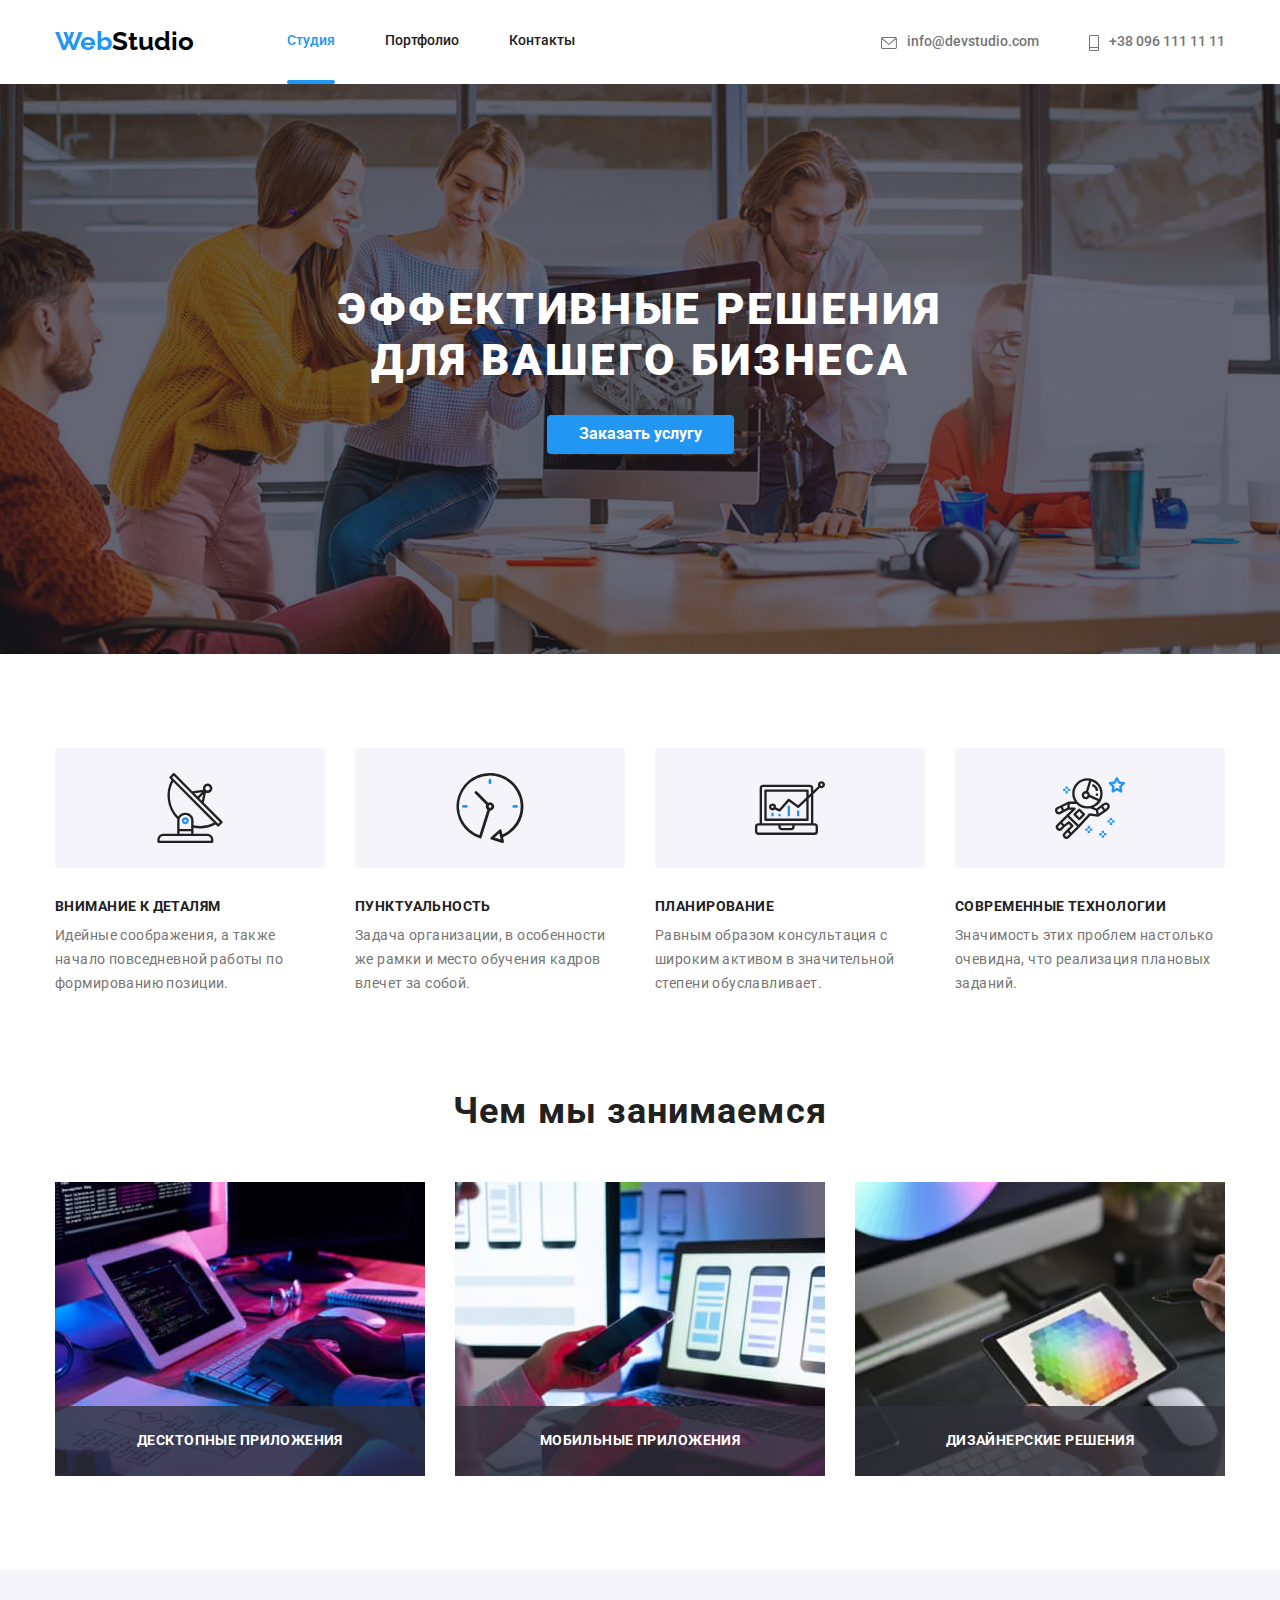
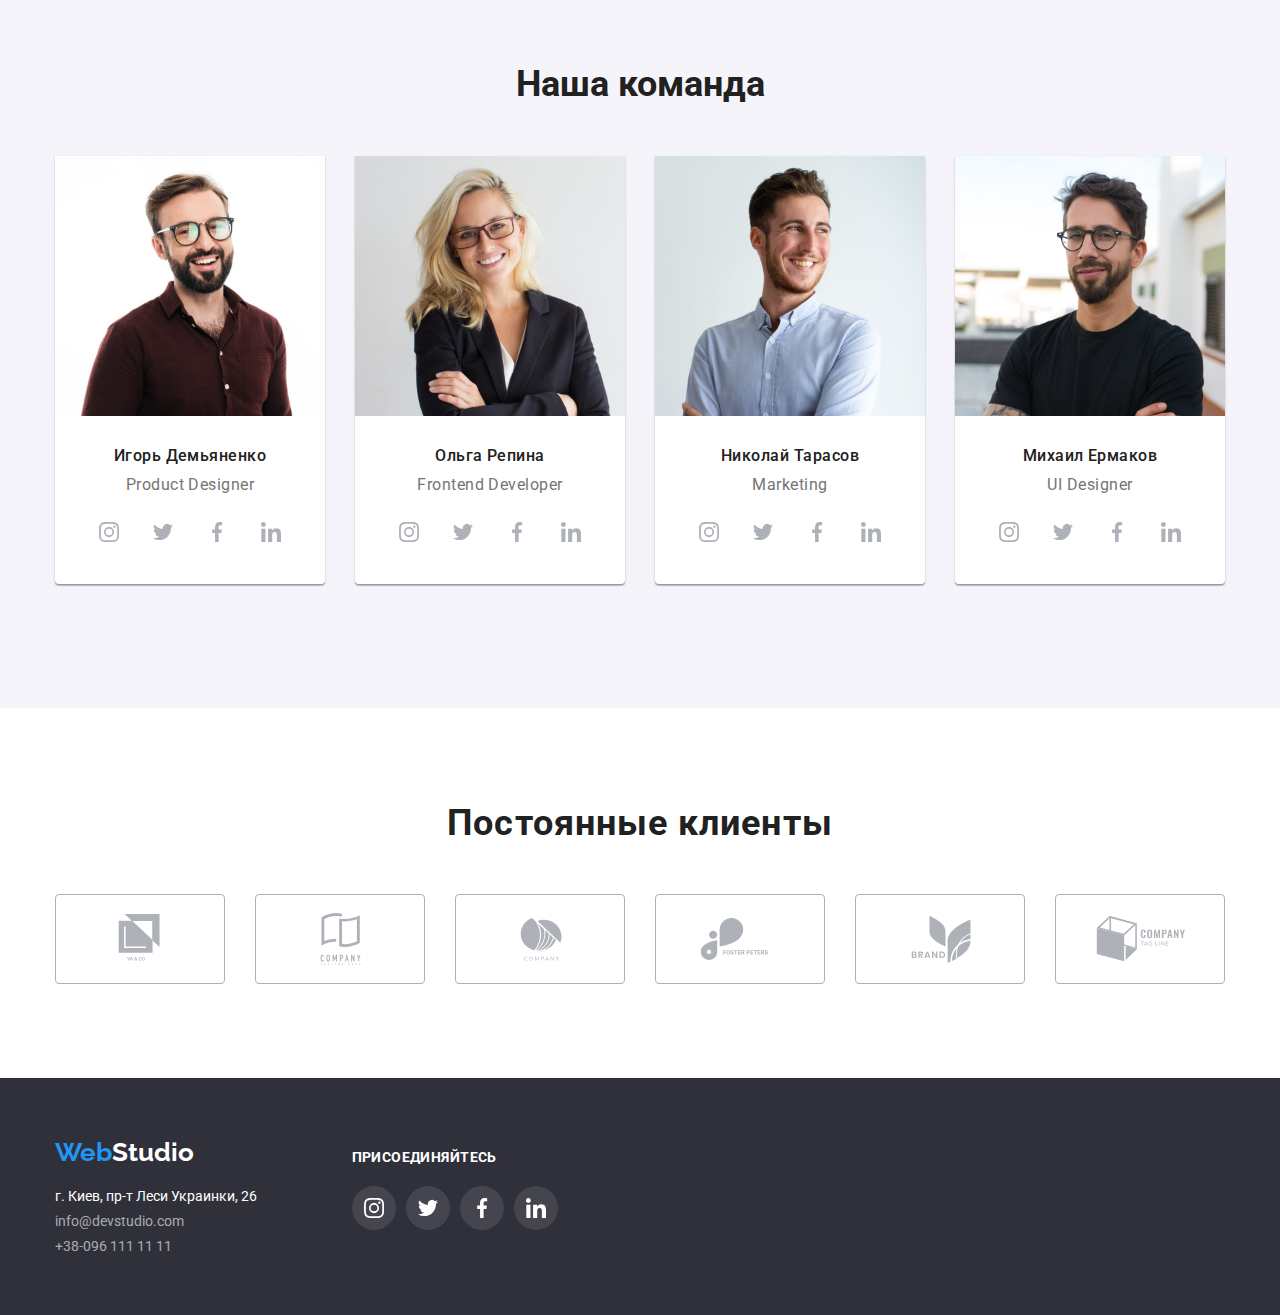
==== index.html @ e7d3a7fd "my six commit" ====
<!DOCTYPE html>
<html lang="ru">
<head>
    <meta charset="UTF-8">
    <meta name="viewport" content="width=device-width, initial-scale=1.0">
    <link rel="stylesheet" href="./css/normolize.css">
    <link rel="stylesheet" href="./css/style.css">
    <link rel="preconnect" href="https://fonts.gstatic.com">
    <link href="https://fonts.googleapis.com/css2?family=Raleway:wght@700&family=Roboto:wght@400;500;700;900&display=swap" rel="stylesheet">
    <title>WebStudio</title>
</head>
<body>

    <header class="header">
        <div class="container">
            <nav class="header-nav">
            <a class="logo" href="./index.html"><span class="logo-blue">Web</span>Studio</a>
            <ul class="nav-list">
                <li class="isActive"><a class="nav-link" href="./index.html">Студия</a></li>
                <li><a class="nav-link" href="./portfolio.html">Портфолио</a></li>
                <li><a class="nav-link" href="">Контакты</a></li>
            </ul>
            </nav>
            <ul class="contacts-list">
                <li class="contacts-aktive"><a class="contacts" href="mailto:info@devstudio.com">
                    <svg class="link-icon-mail" width="16" height="12">
                        <use href="./images/icons.svg#icon-mail"></use>
                    </svg>info@devstudio.com</a></li>
                <li class="contacts-aktive"><a class="contacts" href="tel:+38 096 111 11 11">
                    <svg class="link-icon-tel" width="10" height="16">
                        <use href="./images/icons.svg#icon-smartphone"></use>
                    </svg>+38 096 111 11 11</a></li>
            </ul>
            
        </div>
    </header>
    
    <main>
    <section class="hero">
        <div class="container">
            <h1>Эффективные решения<br/> для вашего бизнеса</h1>
            <button data-modal-open class="order">Заказать услугу</button>
        </div>
    </section>
    <section class="advantages">
        <div class="container">
            <ul class="advantages-list">
                <li class="advantages-li">
                    <div class="advantage-box">
                        <svg class="advantage-svg" width="270" height="120">
                            <use href="./images/icons.svg#icon-group-1"> </use>
                        </svg>
                    </div>
                    <div class="advantage-container">
                      <h3 class="advantages-title">Внимание к деталям</h3>
                      <p class="description">Идейные соображения, а также начало повседневной работы по формированию позиции.</p>
                    </div>
                </li>
                <li class="advantages-li">
                    <div class="advantage-box">
                        <svg class="advantage-svg" width="270" height="120">
                            <use href="./images/icons.svg#icon-group-2"> </use>
                        </svg>
                    </div>
                    <div class="advantage-container">
                      <h3 class="advantages-title">Пунктуальность</h3>
                      <p class="description">Задача организации, в особенности же рамки и место обучения кадров влечет за собой.</p>
                    </div>
                </li>
                <li class="advantages-li">
                    <div class="advantage-box">
                        <svg class="advantage-svg" width="270" height="120">
                            <use href="./images/icons.svg#icon-group-3"> </use>
                        </svg>
                    </div>
                    <div class="advantage-container">
                      <h3 class="advantages-title">Планирование</h3>
                      <p class="description">Равным образом консультация с широким активом в значительной степени обуславливает.</p>
                    </div>
                </li>
                <li class="advantages-li">
                    <div class="advantage-box">
                        <svg class="advantage-svg" width="270" height="120">
                            <use href="./images/icons.svg#icon-group-4"> </use>
                        </svg>
                    </div>
                    <div class="advantage-container">
                      <h3 class="advantages-title">Современные технологии</h3>
                      <p class="description">Значимость этих проблем настолько очевидна, что реализация плановых заданий.</p>
                    </div>
                </li>
            </ul>
        </div>
    </section>
    <section class="make">
        <div class="container">
        <h2 class="make-title">Чем мы занимаемся</h2>
          <ul class="make-list">
          <li>
              <div class="make-thumb">
                  <img src="./images/img.jpg" alt="Верстка">
                  <div class="make-tumb-title">
                    <h3>Десктопные приложения</h3>
                  </div>
              </div>
          </li>
          <li>
              <div class="make-thumb">
                  <img src="./images/img2.jpg" alt="Програмирование">
                  <div class="make-tumb-title">
                    <h3>Мобильные приложения</h3>
                  </div>
              </div>
          </li>
          <li>
              <div class="make-thumb">
                  <img src="./images/img3.jpg" alt="Дизайн">
                  <div class="make-tumb-title">
                    <h3>Дизайнерские решения</h3>
                  </div>
              </div>
          </li>
          </ul>
        </div>
    </section>
    <section class="team-container">
        <div class="container">
            <h2 class="team-title">Наша команда</h2>
            <ul class="team">
                <div class="teamboxing">
                    <li class="team-box">
                      <div class="team-thumb">
                        <img src="./images/1.jpg" alt="Игорь Демьяненко">
                      </div>
                      <div class="container-team-title">
                        <h3 class="name">Игорь Демьяненко</h3>
                        <p class="specialty">Product Designer</p>
                        <ul class="socials">
                          <li class="social-list">
                            <a href="#" class="social-link" aria-label="на instagram">
                              <svg class="icon-social">
                                <use href="./images/icons.svg#icon-inst"></use>
                              </svg>
                            </a>
                          </li>
                          <li class="social-list">
                            <a href="#" class="social-link" aria-label="на twitter">
                              <svg class="icon-social">
                                <use href="./images/icons.svg#icon-tvit"></use>
                              </svg>
                            </a>
                          </li>
                          <li class="social-list">
                            <a href="#" class="social-link" aria-label="на facebook">
                              <svg class="icon-social">
                                <use href="./images/icons.svg#icon-face"></use>
                              </svg>
                            </a>
                          </li>
                          <li class="social-list">
                            <a href="#" class="social-link" aria-label="на linkedin">
                              <svg class="icon-social">
                                <use href="./images/icons.svg#icon-linkd"></use>
                              </svg>
                            </a>
                          </li>
                        </ul>
                      </div>
                    </li>
                </div>
                <div class="teamboxing">
                    <li class="team-box">
                      <div class="team-thumb">
                        <img src="./images/2.jpg" alt="Ольга Репина">
                      </div>
                      <div class="container-team-title">
                        <h3 class="name">Ольга Репина</h3>
                        <p class="specialty">Frontend Developer</p>
                        <ul class="socials">
                          <li class="social-list">
                            <a href="#" class="social-link" aria-label="на instagram">
                              <svg class="icon-social">
                                <use href="./images/icons.svg#icon-inst"></use>
                              </svg>
                            </a>
                          </li>
                          <li class="social-list">
                            <a href="#" class="social-link" aria-label="на twitter">
                              <svg class="icon-social">
                                <use href="./images/icons.svg#icon-tvit"></use>
                              </svg>
                            </a>
                          </li>
                          <li class="social-list">
                            <a href="#" class="social-link" aria-label="на facebook">
                              <svg class="icon-social">
                                <use href="./images/icons.svg#icon-face"></use>
                              </svg>
                            </a>
                          </li>
                          <li class="social-list">
                            <a href="#" class="social-link" aria-label="на linkedin">
                              <svg class="icon-social">
                                <use href="./images/icons.svg#icon-linkd"></use>
                              </svg>
                            </a>
                          </li>
                          </ul>
                        </div>   
                    </li>
                </div>
                <div class="teamboxing">
                    <li class="team-box">
                      <div class="team-thumb">
                        <img src="./images/3.jpg" alt="Николай Тарасов">
                      </div>
                      <div class="container-team-title">  
                        <h3 class="name">Николай Тарасов</h3>
                        <p class="specialty">Marketing</p>
                        <ul class="socials">
                          <li class="social-list">
                            <a href="#" class="social-link" aria-label="на instagram">
                              <svg class="icon-social">
                                <use href="./images/icons.svg#icon-inst"></use>
                              </svg>
                            </a>
                          </li>
                          <li class="social-list">
                            <a href="#" class="social-link" aria-label="на twitter">
                              <svg class="icon-social">
                                <use href="./images/icons.svg#icon-tvit"></use>
                              </svg>
                            </a>
                          </li>
                          <li class="social-list">
                            <a href="#" class="social-link" aria-label="на facebook">
                              <svg class="icon-social">
                                <use href="./images/icons.svg#icon-face"></use>
                              </svg>
                            </a>
                          </li>
                          <li class="social-list">
                            <a href="#" class="social-link" aria-label="на linkedin">
                              <svg class="icon-social">
                                <use href="./images/icons.svg#icon-linkd"></use>
                              </svg>
                            </a>
                          </li>
                        </ul>
                      </div> 
                    </li>
                </div>
                <div class="teamboxing">
                    <li class="team-box">
                      <div class="team-thumb">
                        <img src="./images/4.jpg" alt="Михаил Ермаков">
                      </div>
                      <div class="container-team-title">   
                        <h3 class="name">Михаил Ермаков</h3>
                        <p class="specialty">UI Designer</p>
                        <ul class="socials">
                          <li class="social-list">
                            <a href="#" class="social-link" aria-label="на instagram">
                              <svg class="icon-social">
                                <use href="./images/icons.svg#icon-inst"></use>
                              </svg>
                            </a>
                          </li>
                          <li class="social-list">
                            <a href="#" class="social-link" aria-label="на twitter">
                              <svg class="icon-social">
                                <use href="./images/icons.svg#icon-tvit"></use>
                              </svg>
                            </a>
                          </li>
                          <li class="social-list">
                            <a href="#" class="social-link" aria-label="на facebook">
                              <svg class="icon-social">
                                <use href="./images/icons.svg#icon-face"></use>
                              </svg>
                            </a>
                          </li>
                          <li class="social-list">
                            <a href="#" class="social-link" aria-label="на linkedin">
                              <svg class="icon-social">
                                <use href="./images/icons.svg#icon-linkd"></use>
                              </svg>
                            </a>
                          </li>
                        </ul>
                      </div>
                    </li>
                </div>
            </ul>
        </div>
    </section>
    <section class="clients">
        <div class="container">
            <h2 class="client-title">Постоянные клиенты</h2>
            <ul class="client-list">
                <li class="item">
                  <a class="client-link" href="#">
                    <svg class="icon-customer">
                      <use href="./images/icons.svg#icon-client-1"></use>
                    </svg>
                  </a>
                </li>
                <li class="item">
                    <a class="client-link" href="#">
                      <svg class="icon-customer">
                        <use href="./images/icons.svg#icon-client-2"></use>
                      </svg>
                    </a>
                </li>
                <li class="item">
                    <a class="client-link" href="#">
                      <svg class="icon-customer">
                        <use href="./images/icons.svg#icon-client-3"></use>
                      </svg>
                    </a>
                </li>
                <li class="item">
                    <a class="client-link" href="#">
                      <svg class="icon-customer">
                        <use href="./images/icons.svg#icon-client-4"></use>
                      </svg>
                    </a>
                </li>
                <li class="item">
                    <a class="client-link" href="#">
                      <svg class="icon-customer">
                        <use href="./images/icons.svg#icon-client-5"></use>
                      </svg>
                    </a>
                </li>
                <li class="item">
                    <a class="client-link" href="#">
                      <svg class="icon-customer">
                        <use href="./images/icons.svg#icon-client-6"></use>
                      </svg>
                    </a>
                </li>
            </ul>
        </div>

    </section>
   
    </main>
    <footer>
        <div class="container">
            <div class="footer-left">
                <a class="logo-footer" href="./index.html"><span class="logo-blue">Web</span>Studio</a>
                <address>
                <p class="adress">г. Киев, пр-т Леси Украинки, 26</p>
                <a class="footer-contacts" href="mailto:info@devstudio.com">info@devstudio.com</a>
                <a class="footer-contacts" href="tel:+38 096 111 11 11">+38-096 111 11 11</a>
                </address>
            </div>
            <div class="social-icons-footer">
                <h3 class="social-footer-item">присоединяйтесь</h3>
                <ul class="socials">
                    <li class="social-list">
                      <a href="#" class="social-link" aria-label="на instagram">
                        <svg class="icon-social">
                          <use href="./images/icons.svg#icon-inst"></use>
                        </svg>
                      </a>
                    </li>
                    <li class="social-list">
                      <a href="#" class="social-link" aria-label="на twitter">
                        <svg class="icon-social">
                          <use href="./images/icons.svg#icon-tvit"></use>
                        </svg>
                      </a>
                    </li>
                    <li class="social-list">
                      <a href="#" class="social-link" aria-label="на facebook">
                        <svg class="icon-social">
                          <use href="./images/icons.svg#icon-face"></use>
                        </svg>
                      </a>
                    </li>
                    <li class="social-list">
                      <a href="#" class="social-link" aria-label="на linkedin">
                        <svg class="icon-social">
                          <use href="./images/icons.svg#icon-linkd"></use>
                        </svg>
                      </a>
                    </li>
                    </ul>
            </div>
        </div>
    </footer>
    <div data-modal class="modal-sign is-hidden">
      <div class="modal">
        <button data-modal-close class="modal-btn"><svg class="icon-close">
          <use href="./images/icons.svg#icon-close-black"></use>
        </svg></button>
        Lorem ipsum dolor sit amet consectetur adipisicing elit. Expedita ipsum dolorem exercitationem quidem! Nemo repudiandae sed obcaecati ducimus suscipit deleniti? Architecto officia aliquam, neque ipsa possimus, iusto cupiditate facilis eos natus ducimus voluptates? Nemo ab voluptatem et, aspernatur ducimus laudantium, obcaecati iste natus necessitatibus veniam placeat. Est nobis accusantium asperiores autem veritatis dolore pariatur sed officia molestiae odio labore doloribus, ducimus quisquam omnis alias numquam iste iure repudiandae! Autem dolore, similique dolorem facilis eius esse recusandae, cumque sunt qui delectus officiis atque possimus itaque doloremque expedita aperiam voluptas voluptatibus ut nulla accusantium tempore exercitationem unde. Adipisci temporibus officiis ullam maiores quasi tenetur obcaecati blanditiis, autem aspernatur aut ut explicabo? Animi porro, voluptates quo laboriosam veniam impedit pariatur culpa architecto dolorum debitis, voluptas, officia reiciendis. In repellat qui deserunt debitis rem, id vitae minima odio. Quaerat facere sed quam officiis! Hic placeat voluptatem voluptates assumenda eaque qui ipsum modi amet quod praesentium? Expedita vel saepe ad dignissimos, nobis odio. Amet et impedit aliquam incidunt odio vitae nostrum eos voluptates! Eveniet facere recusandae, voluptatum consequatur mollitia totam! Impedit distinctio velit quis aut omnis nostrum, corrupti aperiam qui. Officiis adipisci quas velit et nisi ex qui facere aut dolorem facilis! Accusamus, quas cum?
      </div>
    </div>
    <script src="./modal.js"></script>
</body>
</html>
---- css/normolize.css ----
/*! modern-normalize v1.0.0 | MIT License | https://github.com/sindresorhus/modern-normalize */

/*
Document
========
*/

/**
Use a better box model (opinionated).
*/

*,
*::before,
*::after {
	box-sizing: border-box;
}

/**
Use a more readable tab size (opinionated).
*/

:root {
	-moz-tab-size: 4;
	tab-size: 4;
}

/**
1. Correct the line height in all browsers.
2. Prevent adjustments of font size after orientation changes in iOS.
*/

html {
	line-height: 1.15; /* 1 */
	-webkit-text-size-adjust: 100%; /* 2 */
}

/*
Sections
========
*/

/**
Remove the margin in all browsers.
*/

body {
	margin: 0;
}

/**
Improve consistency of default fonts in all browsers. (https://github.com/sindresorhus/modern-normalize/issues/3)
*/

body {
	font-family:
		system-ui,
		-apple-system, /* Firefox supports this but not yet `system-ui` */
		'Segoe UI',
		Roboto,
		Helvetica,
		Arial,
		sans-serif,
		'Apple Color Emoji',
		'Segoe UI Emoji';
}

/*
Grouping content
================
*/

/**
1. Add the correct height in Firefox.
2. Correct the inheritance of border color in Firefox. (https://bugzilla.mozilla.org/show_bug.cgi?id=190655)
*/

hr {
	height: 0; /* 1 */
	color: inherit; /* 2 */
}

/*
Text-level semantics
====================
*/

/**
Add the correct text decoration in Chrome, Edge, and Safari.
*/

abbr[title] {
	text-decoration: underline dotted;
}

/**
Add the correct font weight in Edge and Safari.
*/

b,
strong {
	font-weight: bolder;
}

/**
1. Improve consistency of default fonts in all browsers. (https://github.com/sindresorhus/modern-normalize/issues/3)
2. Correct the odd 'em' font sizing in all browsers.
*/

code,
kbd,
samp,
pre {
	font-family:
		ui-monospace,
		SFMono-Regular,
		Consolas,
		'Liberation Mono',
		Menlo,
		monospace; /* 1 */
	font-size: 1em; /* 2 */
}

/**
Add the correct font size in all browsers.
*/

small {
	font-size: 80%;
}

/**
Prevent 'sub' and 'sup' elements from affecting the line height in all browsers.
*/

sub,
sup {
	font-size: 75%;
	line-height: 0;
	position: relative;
	vertical-align: baseline;
}

sub {
	bottom: -0.25em;
}

sup {
	top: -0.5em;
}

/*
Tabular data
============
*/

/**
1. Remove text indentation from table contents in Chrome and Safari. (https://bugs.chromium.org/p/chromium/issues/detail?id=999088, https://bugs.webkit.org/show_bug.cgi?id=201297)
2. Correct table border color inheritance in all Chrome and Safari. (https://bugs.chromium.org/p/chromium/issues/detail?id=935729, https://bugs.webkit.org/show_bug.cgi?id=195016)
*/

table {
	text-indent: 0; /* 1 */
	border-color: inherit; /* 2 */
}

/*
Forms
=====
*/

/**
1. Change the font styles in all browsers.
2. Remove the margin in Firefox and Safari.
*/

button,
input,
optgroup,
select,
textarea {
	font-family: inherit; /* 1 */
	font-size: 100%; /* 1 */
	line-height: 1.15; /* 1 */
	margin: 0; /* 2 */
}

/**
Remove the inheritance of text transform in Edge and Firefox.
1. Remove the inheritance of text transform in Firefox.
*/

button,
select { /* 1 */
	text-transform: none;
}

/**
Correct the inability to style clickable types in iOS and Safari.
*/

button,
[type='button'],
[type='reset'],
[type='submit'] {
	-webkit-appearance: button;
}

/**
Remove the inner border and padding in Firefox.
*/

::-moz-focus-inner {
	border-style: none;
	padding: 0;
}

/**
Restore the focus styles unset by the previous rule.
*/

:-moz-focusring {
	outline: 1px dotted ButtonText;
}

/**
Remove the additional ':invalid' styles in Firefox.
See: https://github.com/mozilla/gecko-dev/blob/2f9eacd9d3d995c937b4251a5557d95d494c9be1/layout/style/res/forms.css#L728-L737
*/

:-moz-ui-invalid {
	box-shadow: none;
}

/**
Remove the padding so developers are not caught out when they zero out 'fieldset' elements in all browsers.
*/

legend {
	padding: 0;
}

/**
Add the correct vertical alignment in Chrome and Firefox.
*/

progress {
	vertical-align: baseline;
}

/**
Correct the cursor style of increment and decrement buttons in Safari.
*/

::-webkit-inner-spin-button,
::-webkit-outer-spin-button {
	height: auto;
}

/**
1. Correct the odd appearance in Chrome and Safari.
2. Correct the outline style in Safari.
*/

[type='search'] {
	-webkit-appearance: textfield; /* 1 */
	outline-offset: -2px; /* 2 */
}

/**
Remove the inner padding in Chrome and Safari on macOS.
*/

::-webkit-search-decoration {
	-webkit-appearance: none;
}

/**
1. Correct the inability to style clickable types in iOS and Safari.
2. Change font properties to 'inherit' in Safari.
*/

::-webkit-file-upload-button {
	-webkit-appearance: button; /* 1 */
	font: inherit; /* 2 */
}

/*
Interactive
===========
*/

/*
Add the correct display in Chrome and Safari.
*/

summary {
	display: list-item;
}
---- css/style.css ----
:root {
    --white-text: #FFFFFF;
    --blue-text: #2196F3;
    --grey-text: #757575;
    --graphite-text: #212121;
    --black-text: #000000;
    --grey-text-op60: rgba(255, 255, 255, 0.6);
    --back-gray: #2F303A;
    --back-white: #E5E5E5;
    --back-gray-light: #F5F4FA;
}

*{
    margin: 0;
    padding: 0;
    box-sizing: border-box;
}

ul {
    list-style: none;
    margin: 0;
    padding: 0;
}

img {
    max-width: 100%;
    display: block;
}
a {
    text-decoration: none;
  }

li {
    text-decoration: none;
    margin: 0;
  }

body {
    font-family: 'Roboto', sans-serif;
}

.container {
    width: 1200px;
    padding: 0 15px;
    margin: 0 auto;
    
}

/*HEDER*/
.header .container {
    display: flex;
    align-items: center;
}
.header-nav,
.nav-list,
.contacts-list {
    display: flex;
}

.header-nav {
    align-items: center;
}

.nav-list {
    margin-left: 93px;   
}

.nav-list a,
.contacts-list a{
    display: block;
    padding: 32px 0;
}

.nav-list li:not(:last-child) {
    margin-right: 50px;
}

.logo {
    font-family: Raleway;
    font-style: normal;
    font-weight: bold;
    color: var(--black-text);
    font-size: 26px;

}

.logo-blue {
    font-family: Raleway;
    font-style: normal;
    font-weight: bold;
    color: var(--blue-text);
    font-size: 26px;
}

/* .nav-link:active {
    font-style: normal;
    font-weight: 500;
    font-size: 14px;
    color: var(--blue-text);
} */

.isActive .nav-link {
    color: var(--blue-text);
    transition: 250ms cubic-bezier(0.4, 0, 0.2, 1);
}

.isActive::after {
    display: block;
    content: "";
    height: 4px;
    background: #2196F3;
    border-radius: 2px;
    transition: 250ms cubic-bezier(0.4, 0, 0.2, 1);
}

.nav-link {
    font-style: normal;
    font-weight: 500;
    font-size: 14px;
    color: var(--graphite-text);
    padding: 32px 0;
    transition: 250ms cubic-bezier(0.4, 0, 0.2, 1);
}

.nav-link:focus,
.nav-link:hover {
    font-style: normal;
    font-weight: 500;
    font-size: 14px;
    color: var(--blue-text);
    transition: 250ms cubic-bezier(0.4, 0, 0.2, 1);
}

.contacts {
    font-style: normal;
    font-weight: 500;
    font-size: 14px;
    color: var(--grey-text);
    transition: 250ms cubic-bezier(0.4, 0, 0.2, 1);
}


.contacts-list {
    display: flex;
    margin-left: auto;
    margin-right: 0;
    transition: 250ms cubic-bezier(0.4, 0, 0.2, 1);
}

.contacts-list li:last-child {
    margin-left: 50px;
}

.contacts-list .contacts .link-icon-mail, .link-icon-tel {
    fill: currentColor;
    vertical-align: middle;
    margin-right: 10px;
}

.contacts:focus,
.contacts:hover {
    font-style: normal;
    font-weight: 500;
    font-size: 14px;
    color: var(--blue-text);
    transition: 250ms cubic-bezier(0.4, 0, 0.2, 1);
}


/* HERO*/

h1 {
    text-transform: uppercase;
    font-style: normal;
    font-weight: 900;
    font-size: 44px;
    color: var(--white-text);
    text-align: center;
    letter-spacing: 0.06em;
    margin-bottom: 30px;
    
}

.order {
    font-style: normal;
    font-weight: bold;
    font-size: 16px;
    color: var(--white-text);
    /* text-align: center; */
    background: #2196F3;
    border-radius: 4px;
    padding: 10px 32px;
    /* justify-content: center; */
    /* display: inline-block; */
    /* align-items: center; */
    border-width: 0;
    transition: 250ms cubic-bezier(0.4, 0, 0.2, 1);
}

.order:focus,
.order:hover {
    box-shadow: 0px 4px 4px rgba(0, 0, 0, 0.15);
    border-radius: 4px;
    transition: 250ms cubic-bezier(0.4, 0, 0.2, 1);
    outline: none;
    border: none;
}


button:active, button:focus {
    /* outline: none !important; */
}

.hero {
    background-image: linear-gradient(to right, rgba(47,48,58,0.4), rgba(47,48,58,0.4)),url(../images/hat.jpg);
    background-repeat: no-repeat;
    background-size: cover;
    background-position: center;
    max-width: 1600px;
    margin-right: auto;
    margin-left: auto;
    text-align: center;
    padding-top: 200px;
    padding-bottom: 200px;

}


/*ADVANTAGES*/

.advantage-box {
    display: flex;
    justify-content: center;
    align-items: center;
    width: 100%;
    background-color: #f5f4fa;
    border-radius: 4px;
    /* margin-bottom: 30px; */
}

.advantage-container {
    padding-top: 30px;
}

.advantages {
    padding-top: 94px;
    padding-bottom: 94px;
}

.advantages-list {
    display: flex;
}

.advantages-list li:not(:last-child) {
    margin-right: 30px;
}
.advantages-title {
    text-transform: uppercase;
    font-style: normal;
    font-weight: bold;
    font-size: 14px;
    line-height: 1.19;
    letter-spacing: 0.03em;
    color: var(--graphite-text);
    margin-bottom: 10px;
}

.description {
    font-family: Roboto;
    font-style: normal;
    font-weight: normal;
    font-size: 14px;
    line-height: 1.71;
    color: var(--grey-text);
    letter-spacing: 0.03em;
}

/*MAKE*/

.make {
    padding-bottom: 94px;
}

.make-title {
    font-family: Roboto;
    font-style: normal;
    font-weight: bold;
    font-size: 36px;
    text-align: center;
    line-height: 1.17;
    letter-spacing: 0.03em;
    color: #212121;
    margin-bottom: 50px;
}

.make-list {
    display: flex;
}

.make-list li:not(:last-child) {
    margin-right: 30px;
}

.make-thumb {
    position: relative;
}
.make-tumb-title {
    position: absolute;
    width: 100%;
    left: 0;
    bottom: 0;
    background: rgba(47, 48, 58, 0.8);
    padding: 27px 82px;
}

.make-tumb-title h3 {
font-family: Roboto;
font-style: normal;
font-weight: bold;
font-size: 14px;
line-height: 1.14;
text-align: center;
letter-spacing: 0.03em;
text-transform: uppercase;
color: #FFFFFF;
}

/*TEAM*/

.team-container {
    background: #F5F4FA;
    padding-top: 94px;
    padding-bottom: 94px;
    
}

.team-title {
    font-style: normal;
    font-weight: bold;
    font-size: 36px;
    color: var(--graphite-text);
    margin-bottom: 50px;
    text-align: center;
}

.team-box {
    background: #FFFFFF;
    box-shadow: 0px 1px 3px rgba(0, 0, 0, 0.12), 0px 1px 1px rgba(0, 0, 0, 0.14), 0px 2px 1px rgba(0, 0, 0, 0.2);
    border-radius: 0px 0px 4px 4px;
   
}

.team {
    display: flex;
    
}

.team .teamboxing:not(:last-child) {
    margin-right: 30px;
}

.teamboxing {
    margin-bottom: 30px;
}

.socials {
    display: flex;
    align-items: center;
    justify-content: center;  
}

.social-list {
    margin-right: 10px;
    
}

.social-list:last-child {
    margin-right:  0px;
}

.social-link {
    width: 44px;
    height: 44px;
    display: block;
    background: #FFFFFF;
    border-radius: 50%;
    transition: 250ms cubic-bezier(0.4, 0, 0.2, 1); 
    
    
}

.social-link:focus .icon-social,
.social-link:hover .icon-social {
    background: #2196F3;
    
    fill: #FFFFFF;
    
}

.icon-social {
    width: 100%;
    height: 100%;
    fill: #afb1b8;
    border-radius: 50%;
    transition: 250ms cubic-bezier(0.4, 0, 0.2, 1); 
}

.social-icons-footer .social-link{
    background: rgba(255, 255, 255, 0.1);
}

.social-icons-footer .icon-social {
    fill: #fff;
}

.container-team-title {
    padding-top: 30px;
    padding-bottom: 30px;
}

.name {
    font-style: normal;
    font-weight: 500;
    font-size: 16px;
    color: var(--graphite-text);
    text-align: center;
    line-height: 1.19;
    letter-spacing: 0.03em;
    /* padding-top: 30px;
    padding-bottom: 10px; */
    margin-bottom: 10px;
}

.specialty {
    font-style: normal;
    font-weight: normal;
    font-size: 16px;
    color: var(--grey-text);
    text-align: center;
    line-height: 1.19;
    letter-spacing: 0.03em;
    margin-bottom: 16px;
}

/*CLIENTS*/

.clients {
    padding: 94px 0;
}

.client-title {
    margin-bottom: 50px;
    font-family: Roboto;
    font-style: normal;
    font-weight: bold;
    font-size: 36px;
    text-align: center;
    line-height: 1.17;
    letter-spacing: 0.03em;
    color: #212121;
}

.client-link {
    display: flex;
    justify-content: center;
    align-items: center;
    width: 100%;
    height: 90px;
    border: 1px solid #afb1b8;
    border-radius: 4px;
    color: #afb1b8;
    transition: 250ms cubic-bezier(0.4, 0, 0.2, 1);   
}

.client-link:hover,
.client-link:focus {
    border-color: #2196f3;
    color: #2196F3;
    transition: 250ms cubic-bezier(0.4, 0, 0.2, 1);
}

.icon-customer {
    fill: currentColor;
}

.client-list {
    display: flex;
    flex-wrap: wrap;
}

.client-list .item {
    width: calc((100% - 30px * 5) / 6);
  }
  .client-list .item:not(:last-child) {
    margin-right: 30px;
  }

/*MAIN*/
.portfolio {
    display: none;
}

.container .btn {
    display: flex;
    width: 100%;
}

.btn {
    display: flex;
    margin-bottom: 50px;
    justify-content: center;    
}

.btn li:not(:last-child) {
    margin-right: 8px;   
}

/* .button {
    font-family: inherit;
    font-style: normal;
    font-weight: 500;
    font-size: 16px;
    color: #212121;
    background: #F5F4FA;
    border-radius: 4px;
    padding: 6px 22px;   
} */

.button:focus,
.button:hover {
    font-family: inherit;
    font-style: normal;
    font-weight: 500;
    font-size: 16px;
    color: #FFFFFF;
    background: #2196F3;
    border-radius: 4px;
    box-shadow: 0px 3px 1px rgba(0, 0, 0, 0.1), 0px 1px 2px rgba(0, 0, 0, 0.08), 0px 2px 2px rgba(0, 0, 0, 0.12);
    border-radius: 4px;
    transition: 250ms cubic-bezier(0.4, 0, 0.2, 1);
}

.button:active {
    font-family: inherit;
    font-style: normal;
    font-weight: 500;
    font-size: 16px;
    color: #FFFFFF;
    background: #2196F3;
    box-shadow: 0px 3px 1px rgba(0, 0, 0, 0.1), 0px 1px 2px rgba(0, 0, 0, 0.08), 0px 2px 2px rgba(0, 0, 0, 0.12);
    border-radius: 4px;
}
.button {
    font-family: inherit;
    font-style: normal;
    font-weight: 500;
    font-size: 16px;
    color: #212121;
    background: #F5F4FA;
    border-radius: 4px;
    padding: 6px 22px;
    outline: none;
    border: none;
    transition: 250ms cubic-bezier(0.4, 0, 0.2, 1);
  
}

.button,.button:active,.button:focus {
    outline: none;
    border: none;
}

.button:focus {
    color: #FFFFFF;
}

.button:focus {
    background: #2196F3;
}

/*WORKING*/

.main-portfolio {
    padding: 94px 0;
}
.work-title {
    font-style: normal;
    font-weight: bold;
    font-size: 18px;
    color: #212121;
    line-height: 2;
    letter-spacing: 0.06em;
    /* margin-top: 20px; */
    margin-bottom: 4px;
    text-align: left;
    /* padding-left: 24px; */
    max-width: 370px;   
}

.work-description {
    font-style: normal;
    font-weight: normal;
    font-size: 16px;
    color: #757575;
    line-height: 1.87;
    letter-spacing: 0.03em;
    text-align: left;
    /* padding-left: 24px; */
    /* padding-bottom: 20px; */
    max-width: 370px;   
} 

.work-section {
    padding: 20px 24px;
}
.container .working {
    display: flex;
    flex-wrap: wrap;
}

.work-card {
    background: #FFFFFF;
    border: 1px solid #EEEEEE;
    box-sizing: border-box;
    max-width: 370px; 
    transition: 250ms cubic-bezier(0.4, 0, 0.2, 1);  
}

.work-card:focus, 
.work-card:hover {
    box-shadow: 0px 1px 1px rgba(0, 0, 0, 0.12), 0px 4px 4px rgba(0, 0, 0, 0.06), 1px 4px 6px rgba(0, 0, 0, 0.16);
    transition: 250ms cubic-bezier(0.4, 0, 0.2, 1);
}

.working {
    margin-left: -30px;
    margin-top: -30px;
}

.working .work-card {
    flex-basis: calc(100%/3-30px);
    margin-left: 30px;
    margin-top: 30px;
}

.work-thumb {
    position: relative;
    overflow: hidden;
    transition: 250ms cubic-bezier(0.4, 0, 0.2, 1); 
    
}

.work-thumb::before {
    content: "";
    position: absolute;
    left: 0;
    top: 0;
    width: 100%;
    height: 100%;
    background: rgba(33, 150, 243, 0.9);
    opacity: 0;
    transform: translateY(100%);
    transition: 250ms cubic-bezier(0.4, 0, 0.2, 1); 
}


.text {
    position: absolute;
    left: 0;
    top: 0;
    width: 100%;
    height: 100%;
    margin: 0;
    padding: 63px 24px;
    color: #ffffff;
    font-weight: 400;
    font-size: 18px;
    line-height: 1.56;
    opacity: 0;
    transform: translateY(100%);
    
      
}

.work-card:focus .work-thumb::before,
.work-card:hover .work-thumb::before {
    opacity: 1;
    transition: 250ms cubic-bezier(0.4, 0, 0.2, 1);
    transform: translateY(0);
}

.work-card:focus .text,
.work-card:hover .text {
    opacity: 1;
    transition: 250ms cubic-bezier(0.4, 0, 0.2, 1);
    transform: translateY(0);
}




  

/* .working li:nth-child(3n + 2) {
    margin-left: 30px;   
}

.working li:nth-child(3n + 2) {
    margin-right: 30px; 
}

.working li:nth-child(4) {
    margin-top: 30px;
    margin-bottom: 30px;
}

.working li:nth-child(5) {
    margin-top: 30px;
    margin-bottom: 30px;
}

.working li:nth-child(6) {
    margin-top: 30px;
    margin-bottom: 30px;
} */

/*FOOTER*/

footer {
    padding: 60px 0;
    display: flex;
    
    background: var(--back-gray);
}

.footer-left {
    width: 25%;
    display: inline-block;
    
}

.logo-footer {
    display: block;
    font-family: Raleway;
    font-style: normal;
    font-weight: bold;
    font-size: 26px;
    color: var(--white-text);
    margin-bottom: 20px;
   
    
}
.adress {
    font-style: normal;
    font-weight: normal;
    font-size: 14px;
    color: var(--white-text);
    
}

.footer-contacts {
    font-style: normal;
    font-weight: normal;
    font-size: 14px;
    color: var(--grey-text-op60);
    display: flex;
    flex-direction: column;
    padding-top: 9px;
}

.social-icons-footer {
    vertical-align: top;
    display: inline-block;
    padding-top: 12px;
    
}

.social-footer-item {
    
    font-family: Roboto;
    font-style: normal;
    font-weight: bold;
    font-size: 14px;
    line-height: 1.14;
    letter-spacing: 0.03em;
    text-transform: uppercase;
    color: #FFFFFF;
    margin-bottom: 20px;
}

/*MODAL*/

.modal-sign {
    position: fixed;
    top: 0;
    left: 0;
    width: 100%;
    height: 100%;
    background: rgba(0, 0, 0, 0.2);
    transition: 250ms cubic-bezier(0.4, 0, 0.2, 1); 
    
}

.modal-sign.is-hidden {
    opacity: 0;
    /* visibility: hidden; */
    pointer-events: none;
    
}

.modal-sign.is-hidden .modal {
    transform: translate(-300%, -50%);
    transition: 250ms cubic-bezier(0.4, 0, 0.2, 1); 
}


.modal {
    position: absolute;
    top: 50%;
    left: 50%;
    transform: translate(-50%, -50%);
    max-width: 528px;
    width: 100%;
    background-color: #FFFFFF;
    padding: 40px;
    max-height: 100vh;
    overflow-y: auto;
    box-shadow: 0px 1px 3px rgba(0, 0, 0, 0.12), 0px 1px 1px rgba(0, 0, 0, 0.14), 0px 2px 1px rgba(0, 0, 0, 0.2);
    border-radius: 4px;
    transition: 250ms cubic-bezier(0.4, 0, 0.2, 1);  
}

.modal-btn {
    position: absolute;
    top: 8px;
    right: 8px;
    display: flex;
    align-items: center;
    justify-content: center;
    width: 30px;
    height: 30px;
    margin-left: auto;
    background: #FFFFFF;
    border: 1px solid rgba(0, 0, 0, 0.1);
    box-sizing: border-box;
    border-radius: 100%;
}

.icon-close {
    fill: black;
    margin: 0;
    padding: 0;
    width: 30px;
    height: 30px;
}
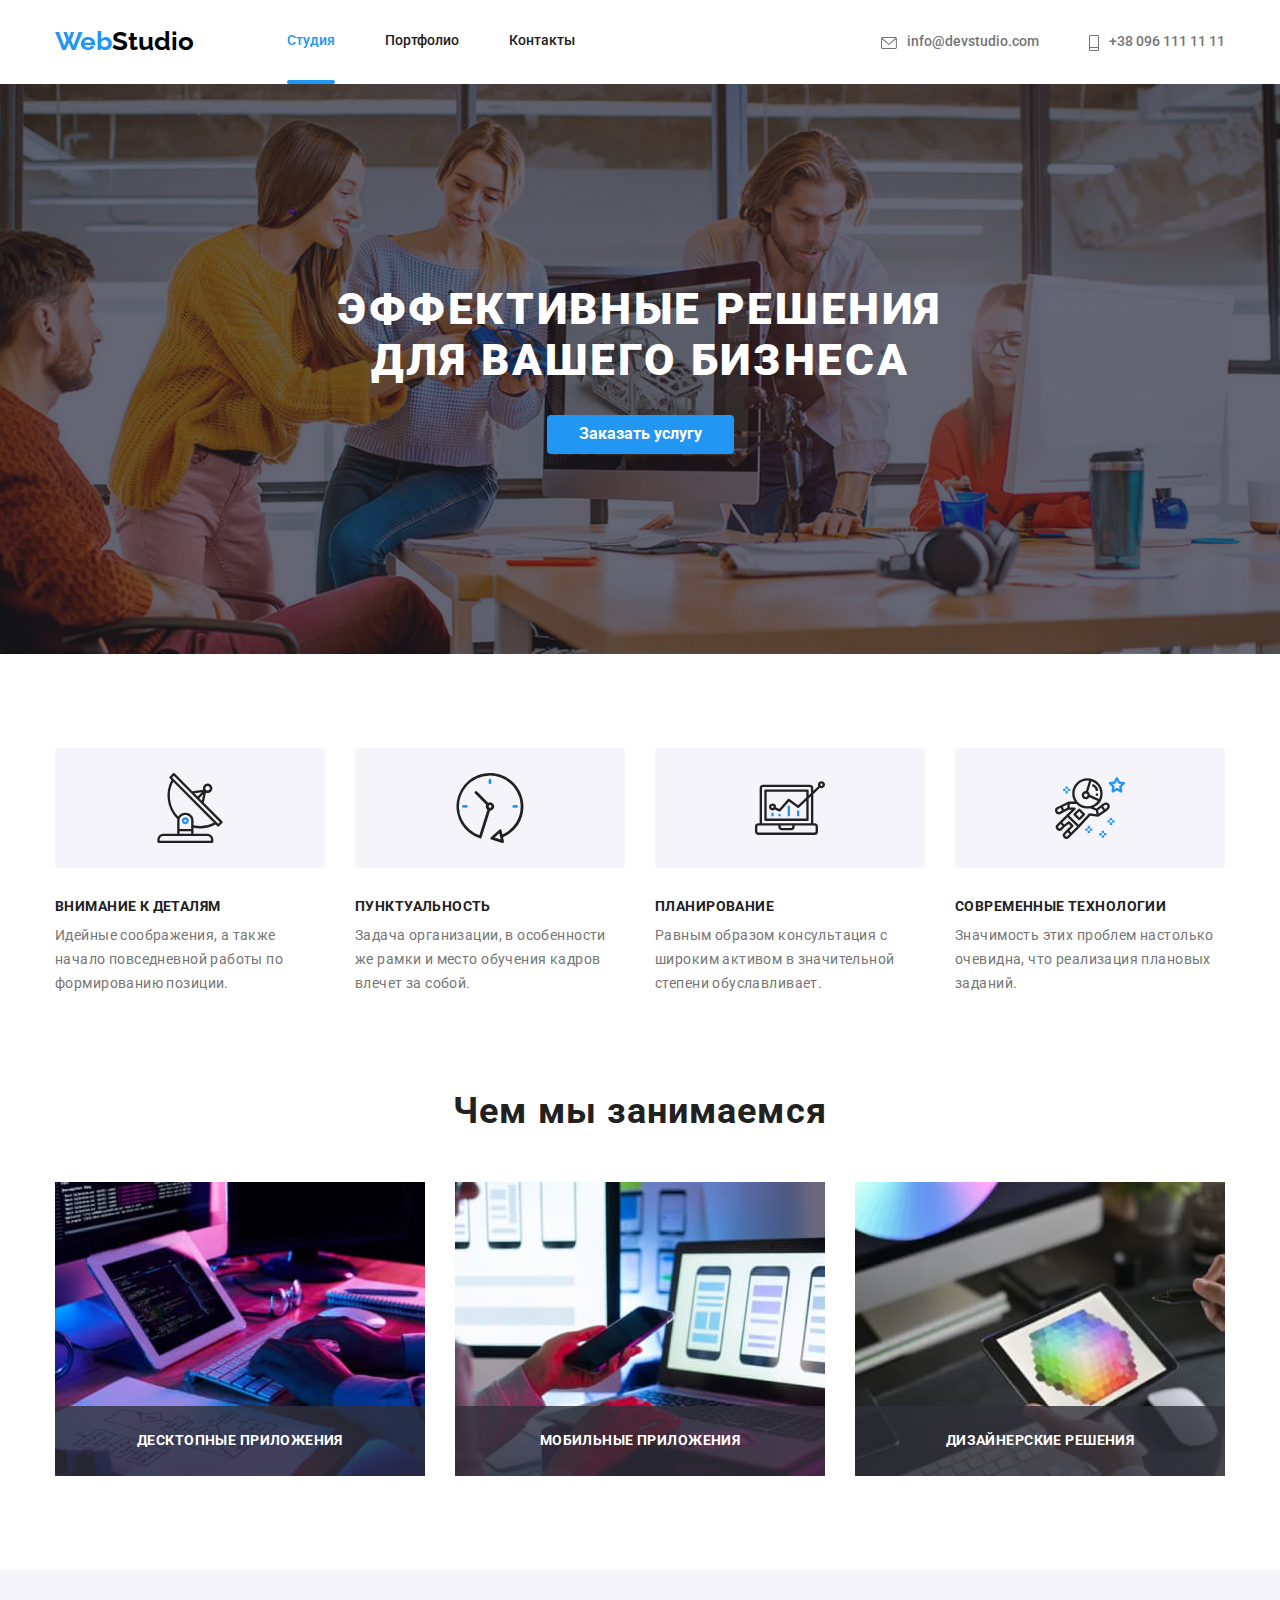
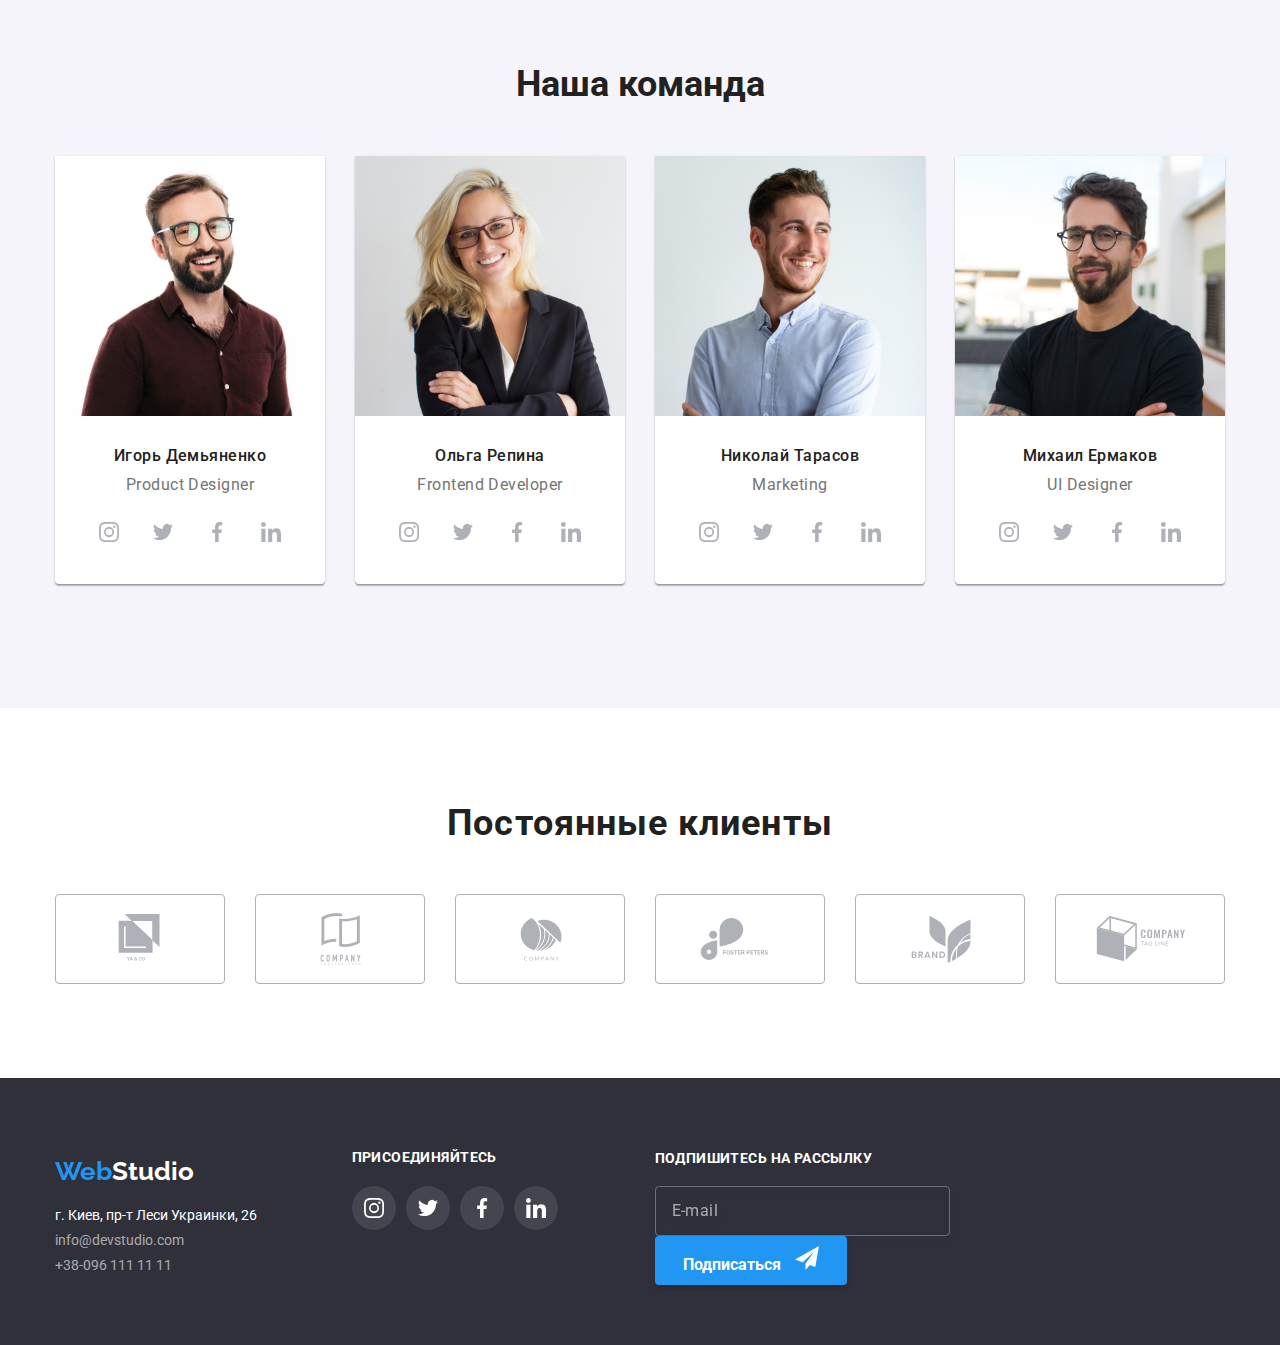
==== commit 2ab3fd1b: "my six commit" ====
--- a/index.html
+++ b/index.html
@@ -389,14 +389,85 @@
                     </li>
                     </ul>
             </div>
+
+            <div class="join">
+              <h3 class="join-item">Подпишитесь на рассылку</h3> 
+              <form class="join-form" autocomplete="off">
+                <div class="join-group">
+                  <label for="join-email" class="label"></label>
+                  <div class="input-wrapper">
+                    <input class="join-input" type="email" name="email" id="join-email" placeholder="E-mail"/>
+                  </div>
+                </div>
+                
+                <button class="join-button" type="submit"><span class="join-button-title">Подписаться</span>
+                  <svg width="24" height="24" class="join-icon">
+                    <use href="images/icons.svg#icon-icon-send"></use>
+                  </svg>
+                </button>
+                
+              </form>
+            </div>
         </div>
     </footer>
+
     <div data-modal class="modal-sign is-hidden">
       <div class="modal">
         <button data-modal-close class="modal-btn"><svg class="icon-close">
           <use href="./images/icons.svg#icon-close-black"></use>
         </svg></button>
-        Lorem ipsum dolor sit amet consectetur adipisicing elit. Expedita ipsum dolorem exercitationem quidem! Nemo repudiandae sed obcaecati ducimus suscipit deleniti? Architecto officia aliquam, neque ipsa possimus, iusto cupiditate facilis eos natus ducimus voluptates? Nemo ab voluptatem et, aspernatur ducimus laudantium, obcaecati iste natus necessitatibus veniam placeat. Est nobis accusantium asperiores autem veritatis dolore pariatur sed officia molestiae odio labore doloribus, ducimus quisquam omnis alias numquam iste iure repudiandae! Autem dolore, similique dolorem facilis eius esse recusandae, cumque sunt qui delectus officiis atque possimus itaque doloremque expedita aperiam voluptas voluptatibus ut nulla accusantium tempore exercitationem unde. Adipisci temporibus officiis ullam maiores quasi tenetur obcaecati blanditiis, autem aspernatur aut ut explicabo? Animi porro, voluptates quo laboriosam veniam impedit pariatur culpa architecto dolorum debitis, voluptas, officia reiciendis. In repellat qui deserunt debitis rem, id vitae minima odio. Quaerat facere sed quam officiis! Hic placeat voluptatem voluptates assumenda eaque qui ipsum modi amet quod praesentium? Expedita vel saepe ad dignissimos, nobis odio. Amet et impedit aliquam incidunt odio vitae nostrum eos voluptates! Eveniet facere recusandae, voluptatum consequatur mollitia totam! Impedit distinctio velit quis aut omnis nostrum, corrupti aperiam qui. Officiis adipisci quas velit et nisi ex qui facere aut dolorem facilis! Accusamus, quas cum?
+
+        <form class="signup-form" autocomplete="off">
+          <span class="title-form">Оставьте свои данные, мы вам перезвоним</span>
+          <div class="group">
+            <label for="name" class="label">Имя</label>
+            <div class="input-wrapper">
+              <input class="input" type="name" name="name" id="name" />
+              <svg width="18" height="18" class="icon">
+                <use href="images/icons.svg#icon-person"></use>
+              </svg>
+            </div>
+          </div>
+            
+          <div class="group">
+              <label for="tel" class="label">Телефон</label>
+              <div class="input-wrapper">
+                <input class="input" type="tel" name="tel" id="tel" />
+                <svg width="18" height="18" class="icon">
+                  <use href="images/icons.svg#icon-phone"></use>
+                </svg>
+              </div>
+          </div>
+
+
+          <div class="group">
+            <label for="email" class="label">Почта</label>
+            <div class="input-wrapper">
+              <input class="input" type="email" name="email" id="email"/>
+              <svg width="18" height="18" class="icon">
+                <use href="images/icons.svg#icon-email"></use>
+              </svg>
+            </div>
+          </div>
+    
+          <div class="group">
+            <label for="feed" class="label">
+              Комментарий
+              <textarea class="feedback" name="feedback" rows="5" placeholder="Введите текст"></textarea>
+            </label>
+          </div>
+
+          <div class="group">
+            <div class="input-wrapper">
+              <input type="checkbox" name="agreement" value="agreement">
+              <span class="agreement">Соглашаюсь с рассылкой и принимаю <a class="agreement-link" href="#">Условия договора</a></span>
+            </div>
+          </div>
+          
+    
+          <button class="submit" type="submit">Отправить</button>
+        </form>
+
       </div>
     </div>
     <script src="./modal.js"></script>
--- a/css/style.css
+++ b/css/style.css
@@ -47,7 +47,18 @@
 }
 
 /*HEDER*/
+
+.header {
+    position: sticky;
+    top: -1px;
+    background: #ffffff;
+    border-bottom: 1px;
+    border-color: var(--blue-text);
+    z-index: 1;
+}
+
 .header .container {
+    
     display: flex;
     align-items: center;
 }
@@ -798,6 +809,7 @@
     height: 100%;
     background: rgba(0, 0, 0, 0.2);
     transition: 250ms cubic-bezier(0.4, 0, 0.2, 1); 
+    z-index: 2;
     
 }
 
@@ -852,7 +864,283 @@
     padding: 0;
     width: 30px;
     height: 30px;
-}
-
-
-  +    
+}
+
+.icon-close:hover,
+.icon-close:focus {
+    fill: #2196F3;
+    
+}
+
+.signup-form {
+    max-width: 448px;
+}
+
+.signup-form .input {
+    width: 100%;
+    border: 1px solid rgba(33, 33, 33, 0.2);
+    box-sizing: border-box;
+    border-radius: 4px;
+    font-family: inherit;
+    font-size: 12px;
+    line-height: 1.167;
+    letter-spacing: 0.01em;
+    color: #757575;
+    padding: 12px 42px;
+    
+
+}
+  
+
+
+.signup-form .group {
+    display: flex;
+    flex-direction: column;
+    margin-bottom: 10px;
+}
+
+.signup-form .label {
+    display: flex;
+    flex-direction: column;
+    margin-bottom: 4px;
+    font-size: 12px;
+    line-height: 1.167;
+    letter-spacing: 0.01em;
+    color: #757575;
+  }
+
+  .title-form {
+    display: flex;
+    font-family: Roboto;
+    font-style: normal;
+    font-weight: bold;
+    font-size: 20px;
+    line-height: 1.15;
+    text-align: center;
+    letter-spacing: 0.03em;
+    color: #212121;
+    margin-bottom: 12px;
+}
+
+.signup-form .input-wrapper {
+    position: relative;
+}
+
+.signup-form .icon {
+    position: absolute;
+    top: 50%;
+    left: 12px;
+    transform: translateY(-50%);
+}
+
+.signup-form .icon:focus,
+.signup-form .icon:hover {
+    fill: #2196F3;
+}
+
+.input:focus {
+    outline: none;
+    border: 1px solid #2196f3;
+}
+
+.input:focus ~ .icon {
+    fill:#2196F3;
+}
+
+
+.signup-form .feedback {
+    width: 100%;
+    border: 1px solid rgba(33, 33, 33, 0.2);
+    box-sizing: border-box;
+    border-radius: 4px;
+    font-family: inherit;
+    font-size: 12px;
+    line-height: 1.167;
+    letter-spacing: 0.01em;
+    color: #757575;
+    padding-top: 40px;
+}
+
+
+.signup-form .feedback:focus {
+    outline: none;
+    border: 1px solid #2196f3;
+}
+
+
+
+.submit {
+    display: flex;	
+    position: relative;
+    left: 50%;
+    transform: translate(-50%, 0);
+    font-style: normal;
+    font-weight: bold;
+    font-size: 16px;
+    color: var(--white-text);
+    background: #2196F3;
+    border-radius: 4px;
+    padding: 10px 55px;
+    border-width: 0;
+    box-shadow: 0px 4px 4px rgba(0, 0, 0, 0.15);
+}
+
+.input-wrapper .agreement {
+    font-style: normal;
+    font-weight: normal;
+    font-size: 14px;
+    line-height: 24px;
+    letter-spacing: 0.03em;
+    color: #757575;
+}
+
+.agreement-link {
+    font-family: Roboto;
+    font-style: normal;
+    font-weight: normal;
+    font-size: 14px;
+    line-height: 1.714;
+    letter-spacing: 0.03em;
+    text-decoration-line: underline;
+    color: #2196F3;
+}
+
+.feedback {
+    display: flex;
+    height: 120px;
+    padding: 12px 16px;
+    border: 1px solid rgba(33,33,33,0.2);
+    border-radius: 4px;
+    resize: none;
+    margin-top: 4px;
+}
+
+::placeholder {
+    position: relative;
+    top: 0;
+    font-size: 12px;
+    line-height: 14px;
+    letter-spacing: 0.01em;
+    color: rgba(117, 117, 117, 0.5);
+}
+
+/* .join-button {
+    display: flex;	
+    position: relative;
+    left: 50%;
+    transform: translate(-50%, 0);
+    
+    padding: 13px;
+    font-style: normal;
+    font-weight: bold;
+    font-size: 16px;
+    color: var(--white-text);
+    border-radius: 4px;
+    
+    border-width: 0;
+    background: #2196F3;
+    box-shadow: 0px 4px 4px rgba(0, 0, 0, 0.15);
+    border-radius: 4px;
+} */
+
+/* .join-button-title {
+    margin-right: 10px;
+}
+
+.join-icon {
+    margin-top: 13px;
+    padding-bottom: 13px;
+    padding-right: 28px;
+}
+
+.join {
+    display: flex;
+    vertical-align: top;
+    display: inline-block;
+    padding-top: 12px;
+    margin-left: 93px;
+    
+}
+
+.join-item {
+    
+    font-size: 14px;
+    line-height: 1.142;
+    letter-spacing: 0.03em;
+    text-transform: uppercase;
+    color: #FFFFFF;
+    margin-bottom: 20px;
+} */
+
+/*  */
+
+.join-group {
+    display: flex;
+}
+
+.join-input {
+    width: 100%;
+    background-color: transparent;
+    max-width: 295px;
+    padding: 15px 16px;
+    border: none;
+    outline: none;
+}
+
+.join-item {
+    font-size: 14px;
+    line-height: 1.142;
+    letter-spacing: 0.03em;
+    text-transform: uppercase;
+    color: #FFFFFF;
+    margin-bottom: 20px;
+}
+
+.join-input::placeholder {
+    
+    font-family: Roboto;
+    font-style: normal;
+    font-weight: normal;
+    font-size: 16px;
+    line-height: 20px;
+    display: flex;
+    align-items: center;
+    letter-spacing: 0.03em;
+    color: rgba(255, 255, 255, 0.6);
+}
+
+.join {
+    display: inline-block;
+    padding-top: 12px;
+    margin-left: 93px;
+    
+}
+
+.input-wrapper .join-input {
+    width: 358px;
+    border: 1px solid rgba(255, 255, 255, 0.3);
+    box-sizing: border-box;
+    filter: drop-shadow(0px 4px 4px rgba(0, 0, 0, 0.15));
+    border-radius: 4px;
+}
+
+
+
+.join-button {	
+    position: relative;
+    
+    padding: 10px 28px;
+    font-style: normal;
+    font-weight: bold;
+    font-size: 16px;
+    color: var(--white-text);
+    border-width: 0;
+    background: #2196F3;
+    box-shadow: 0px 4px 4px rgba(0, 0, 0, 0.15);
+    border-radius: 4px;
+}
+
+.join-button-title {
+    margin-right: 10px;
+}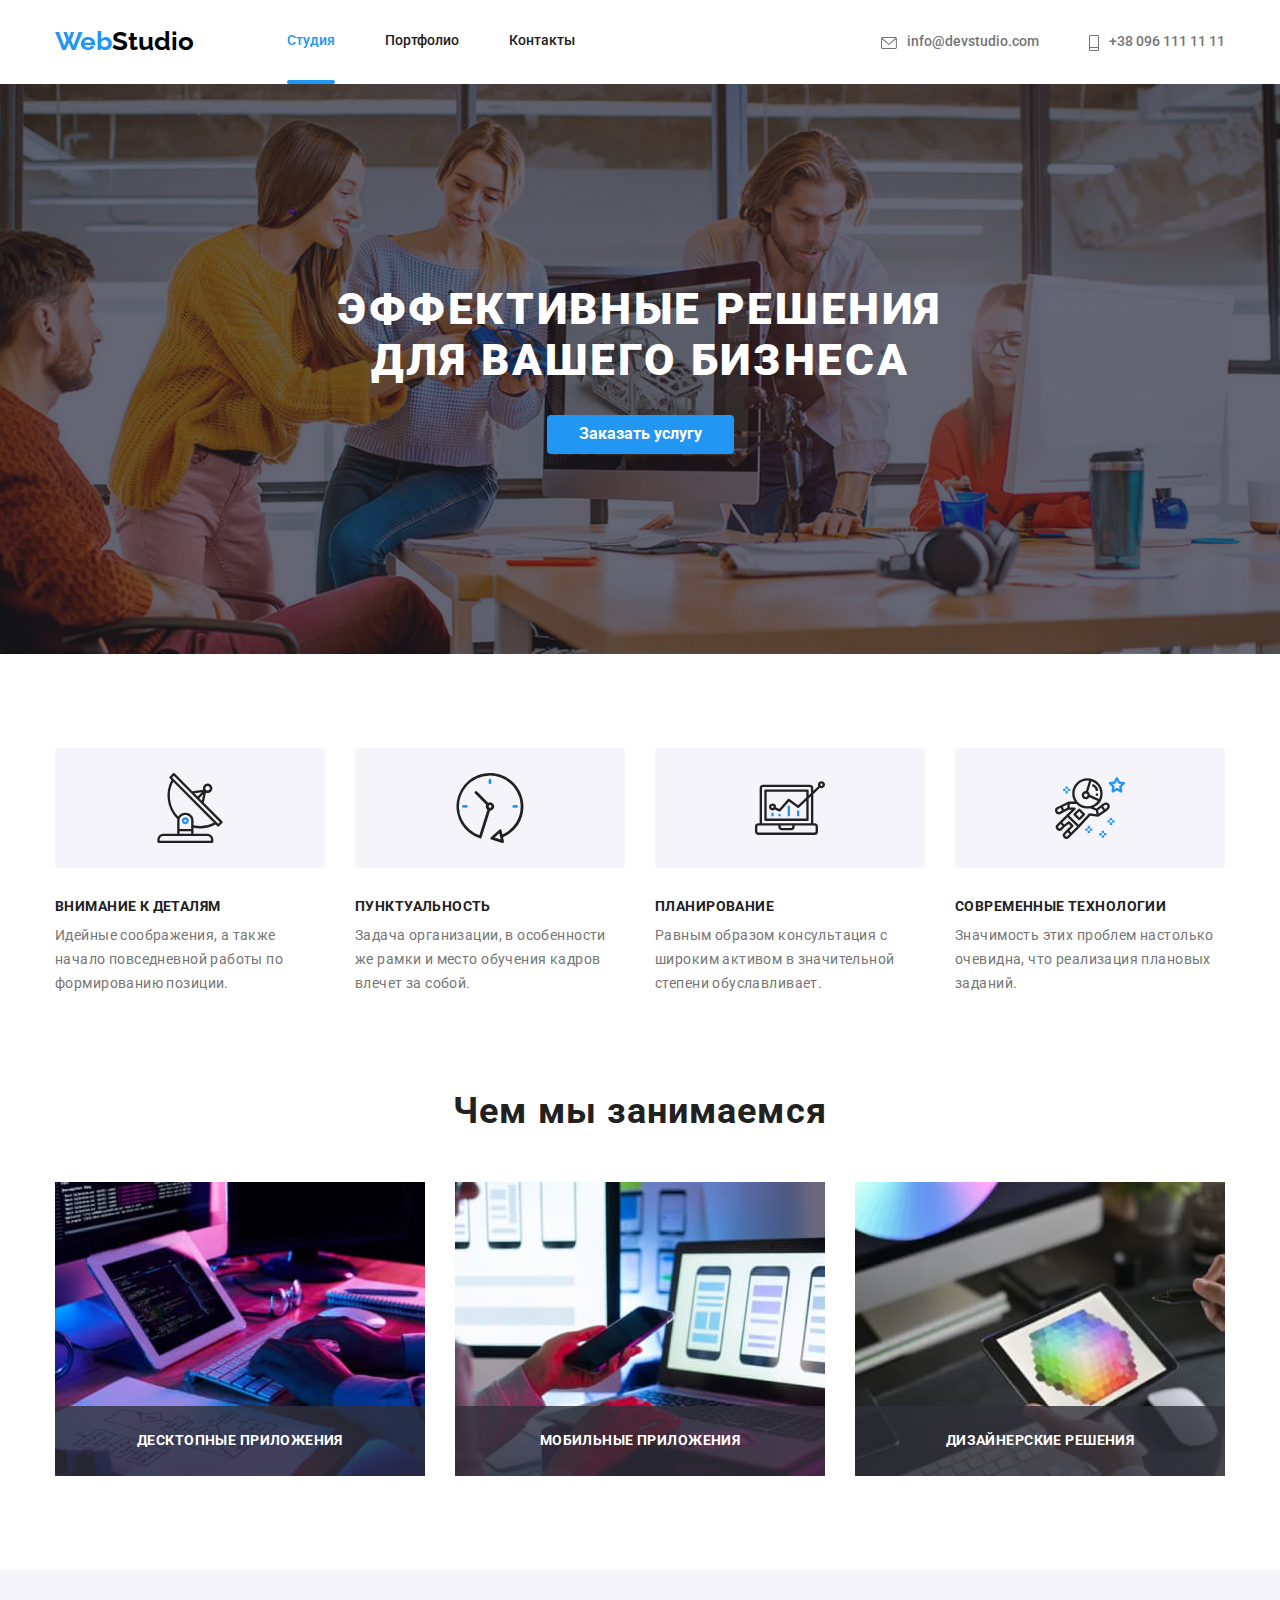
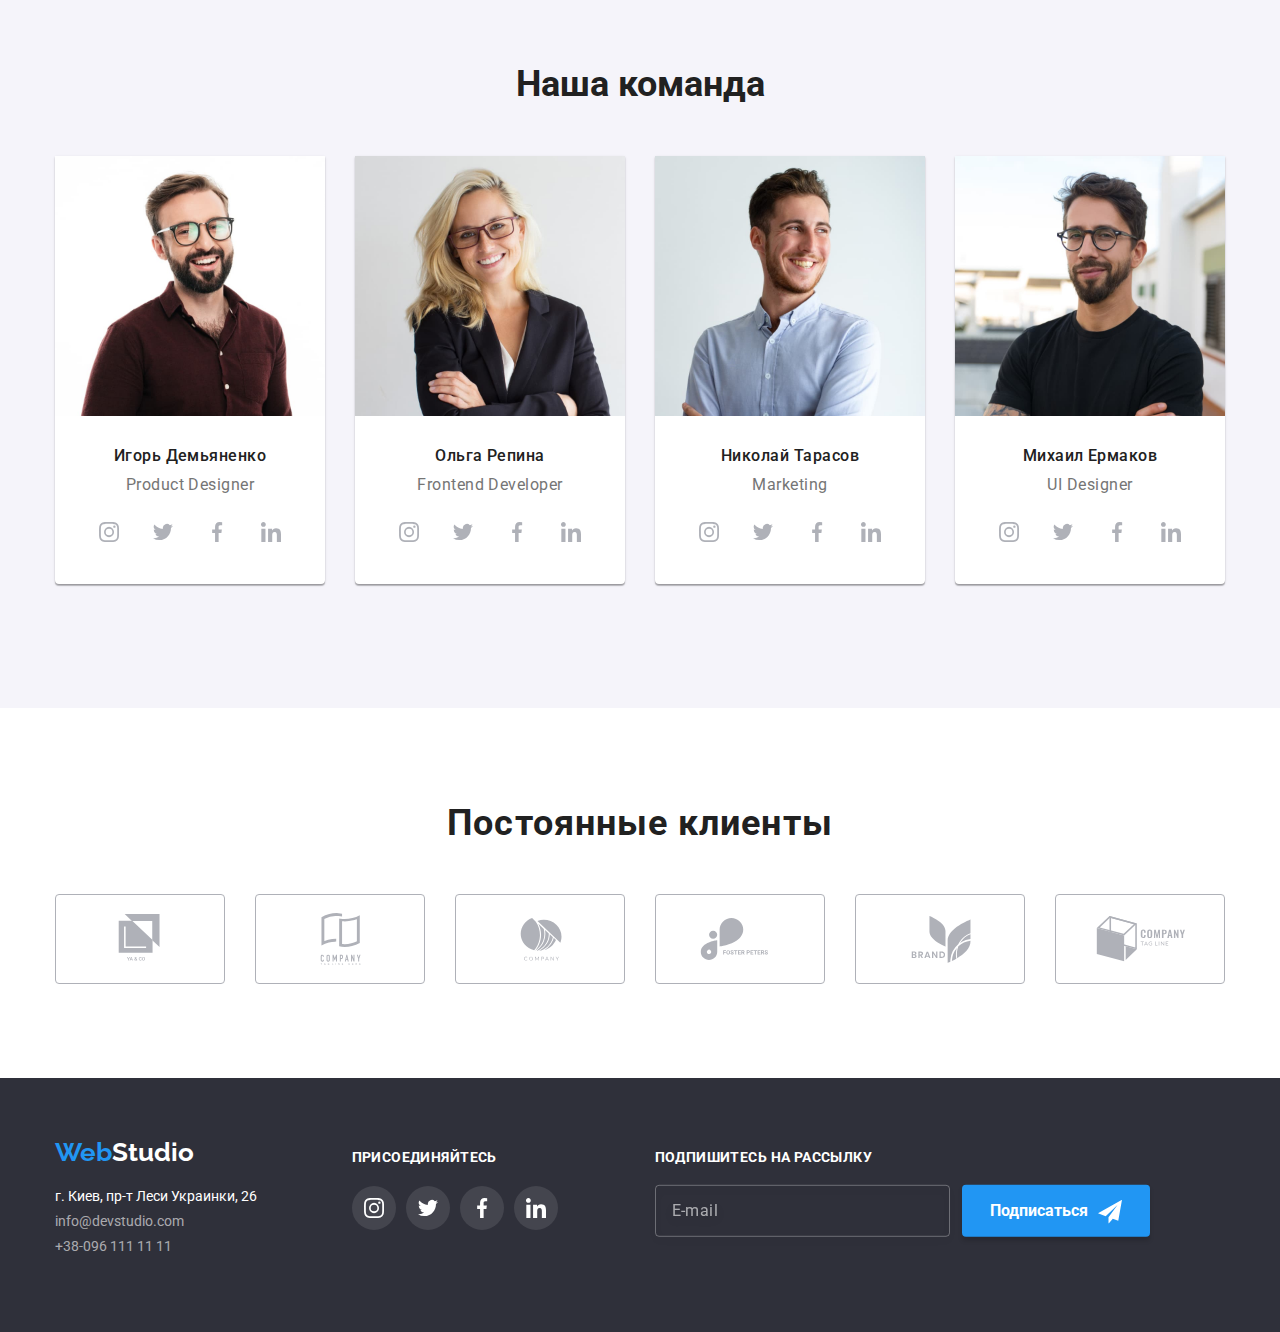
==== commit f777471e: "my four commit" ====
--- a/index.html
+++ b/index.html
@@ -459,8 +459,14 @@
 
           <div class="group">
             <div class="input-wrapper">
-              <input type="checkbox" name="agreement" value="agreement">
+              <label for="check">
+              <input class="check-input" type="checkbox" name="agreement" value="agreement">
+              <span class="check-box"></span>
+              <!-- <svg width="16" height="15" class="icon-check">
+                <use href="images/icons.svg#icon-icon-check"></use>
+              </svg> -->
               <span class="agreement">Соглашаюсь с рассылкой и принимаю <a class="agreement-link" href="#">Условия договора</a></span>
+            </label>
             </div>
           </div>
           
--- a/css/style.css
+++ b/css/style.css
@@ -715,21 +715,17 @@
 /* .working li:nth-child(3n + 2) {
     margin-left: 30px;   
 }
-
 .working li:nth-child(3n + 2) {
     margin-right: 30px; 
 }
-
 .working li:nth-child(4) {
     margin-top: 30px;
     margin-bottom: 30px;
 }
-
 .working li:nth-child(5) {
     margin-top: 30px;
     margin-bottom: 30px;
 }
-
 .working li:nth-child(6) {
     margin-top: 30px;
     margin-bottom: 30px;
@@ -864,6 +860,7 @@
     padding: 0;
     width: 30px;
     height: 30px;
+    cursor: pointer;
     
 }
 
@@ -910,7 +907,7 @@
     color: #757575;
   }
 
-  .title-form {
+.title-form {
     display: flex;
     font-family: Roboto;
     font-style: normal;
@@ -932,6 +929,7 @@
     top: 50%;
     left: 12px;
     transform: translateY(-50%);
+    cursor: pointer;
 }
 
 .signup-form .icon:focus,
@@ -946,6 +944,7 @@
 
 .input:focus ~ .icon {
     fill:#2196F3;
+    
 }
 
 
@@ -959,14 +958,67 @@
     line-height: 1.167;
     letter-spacing: 0.01em;
     color: #757575;
-    padding-top: 40px;
+    /* padding-top: 40px; */
 }
 
 
 .signup-form .feedback:focus {
     outline: none;
     border: 1px solid #2196f3;
-}
+    
+}
+
+/* .icon-check {
+    border: 2px solid #212121;
+    border-radius: 2px;
+    cursor: pointer;
+    
+    
+}
+
+.icon-check:checked  {
+    border: none;
+    
+}
+/* input[type="checkbox"] + label {
+    
+    border: none;
+    display: block;
+} */
+
+/* .checkbox-input {
+    position: absolute;
+    -webkit-appearance: none; 
+    
+} */ 
+
+.check-input {
+    position: absolute;
+    -webkit-appearance: none;
+    
+}
+
+.check-box {
+    position: absolute;
+    
+    margin-top: 3px;
+    width: 16px;
+    height: 15px;
+    background-image: url(/images/check-off.svg);
+    cursor: pointer;
+}
+
+.agreement{
+    margin-left: 23px;
+}
+
+.check-input:checked + .check-box {
+    background-image: url(/images/check-on.svg);
+}
+
+/* .check {
+    padding-left: 24px;
+} */
 
 
 
@@ -984,6 +1036,7 @@
     padding: 10px 55px;
     border-width: 0;
     box-shadow: 0px 4px 4px rgba(0, 0, 0, 0.15);
+    cursor: pointer;
 }
 
 .input-wrapper .agreement {
@@ -993,6 +1046,7 @@
     line-height: 24px;
     letter-spacing: 0.03em;
     color: #757575;
+ 
 }
 
 .agreement-link {
@@ -1025,58 +1079,27 @@
     color: rgba(117, 117, 117, 0.5);
 }
 
-/* .join-button {
-    display: flex;	
-    position: relative;
-    left: 50%;
-    transform: translate(-50%, 0);
-    
-    padding: 13px;
-    font-style: normal;
-    font-weight: bold;
-    font-size: 16px;
-    color: var(--white-text);
-    border-radius: 4px;
-    
-    border-width: 0;
-    background: #2196F3;
-    box-shadow: 0px 4px 4px rgba(0, 0, 0, 0.15);
-    border-radius: 4px;
-} */
-
-/* .join-button-title {
-    margin-right: 10px;
-}
-
-.join-icon {
-    margin-top: 13px;
-    padding-bottom: 13px;
-    padding-right: 28px;
-}
 
 .join {
-    display: flex;
-    vertical-align: top;
     display: inline-block;
-    padding-top: 12px;
     margin-left: 93px;
+    transform: translate(0, -40%);
     
 }
 
 .join-item {
-    
     font-size: 14px;
     line-height: 1.142;
     letter-spacing: 0.03em;
     text-transform: uppercase;
     color: #FFFFFF;
     margin-bottom: 20px;
-} */
-
-/*  */
-
-.join-group {
-    display: flex;
+}
+
+.join-form {
+    display: flex;
+    
+    
 }
 
 .join-input {
@@ -1088,34 +1111,20 @@
     outline: none;
 }
 
-.join-item {
-    font-size: 14px;
-    line-height: 1.142;
-    letter-spacing: 0.03em;
-    text-transform: uppercase;
-    color: #FFFFFF;
-    margin-bottom: 20px;
-}
 
 .join-input::placeholder {
-    
     font-family: Roboto;
     font-style: normal;
     font-weight: normal;
     font-size: 16px;
-    line-height: 20px;
+    line-height: 1.25;
     display: flex;
     align-items: center;
     letter-spacing: 0.03em;
     color: rgba(255, 255, 255, 0.6);
 }
 
-.join {
-    display: inline-block;
-    padding-top: 12px;
-    margin-left: 93px;
-    
-}
+
 
 .input-wrapper .join-input {
     width: 358px;
@@ -1123,13 +1132,23 @@
     box-sizing: border-box;
     filter: drop-shadow(0px 4px 4px rgba(0, 0, 0, 0.15));
     border-radius: 4px;
-}
+    font-family: inherit;
+    font-style: normal;
+    font-weight: normal;
+    font-size: 16px;
+    line-height: 1.25;
+    align-items: center;
+    letter-spacing: 0.03em;
+    color: #fff
+}
+
 
 
 
 .join-button {	
+    display: flex;
     position: relative;
-    
+    margin-left: 12px;
     padding: 10px 28px;
     font-style: normal;
     font-weight: bold;
@@ -1139,8 +1158,15 @@
     background: #2196F3;
     box-shadow: 0px 4px 4px rgba(0, 0, 0, 0.15);
     border-radius: 4px;
+    cursor: pointer;
 }
 
 .join-button-title {
     margin-right: 10px;
+    margin-top: 7px;
+}
+
+.join-icon {
+    padding: 0;
+    margin-top: 5px;
 }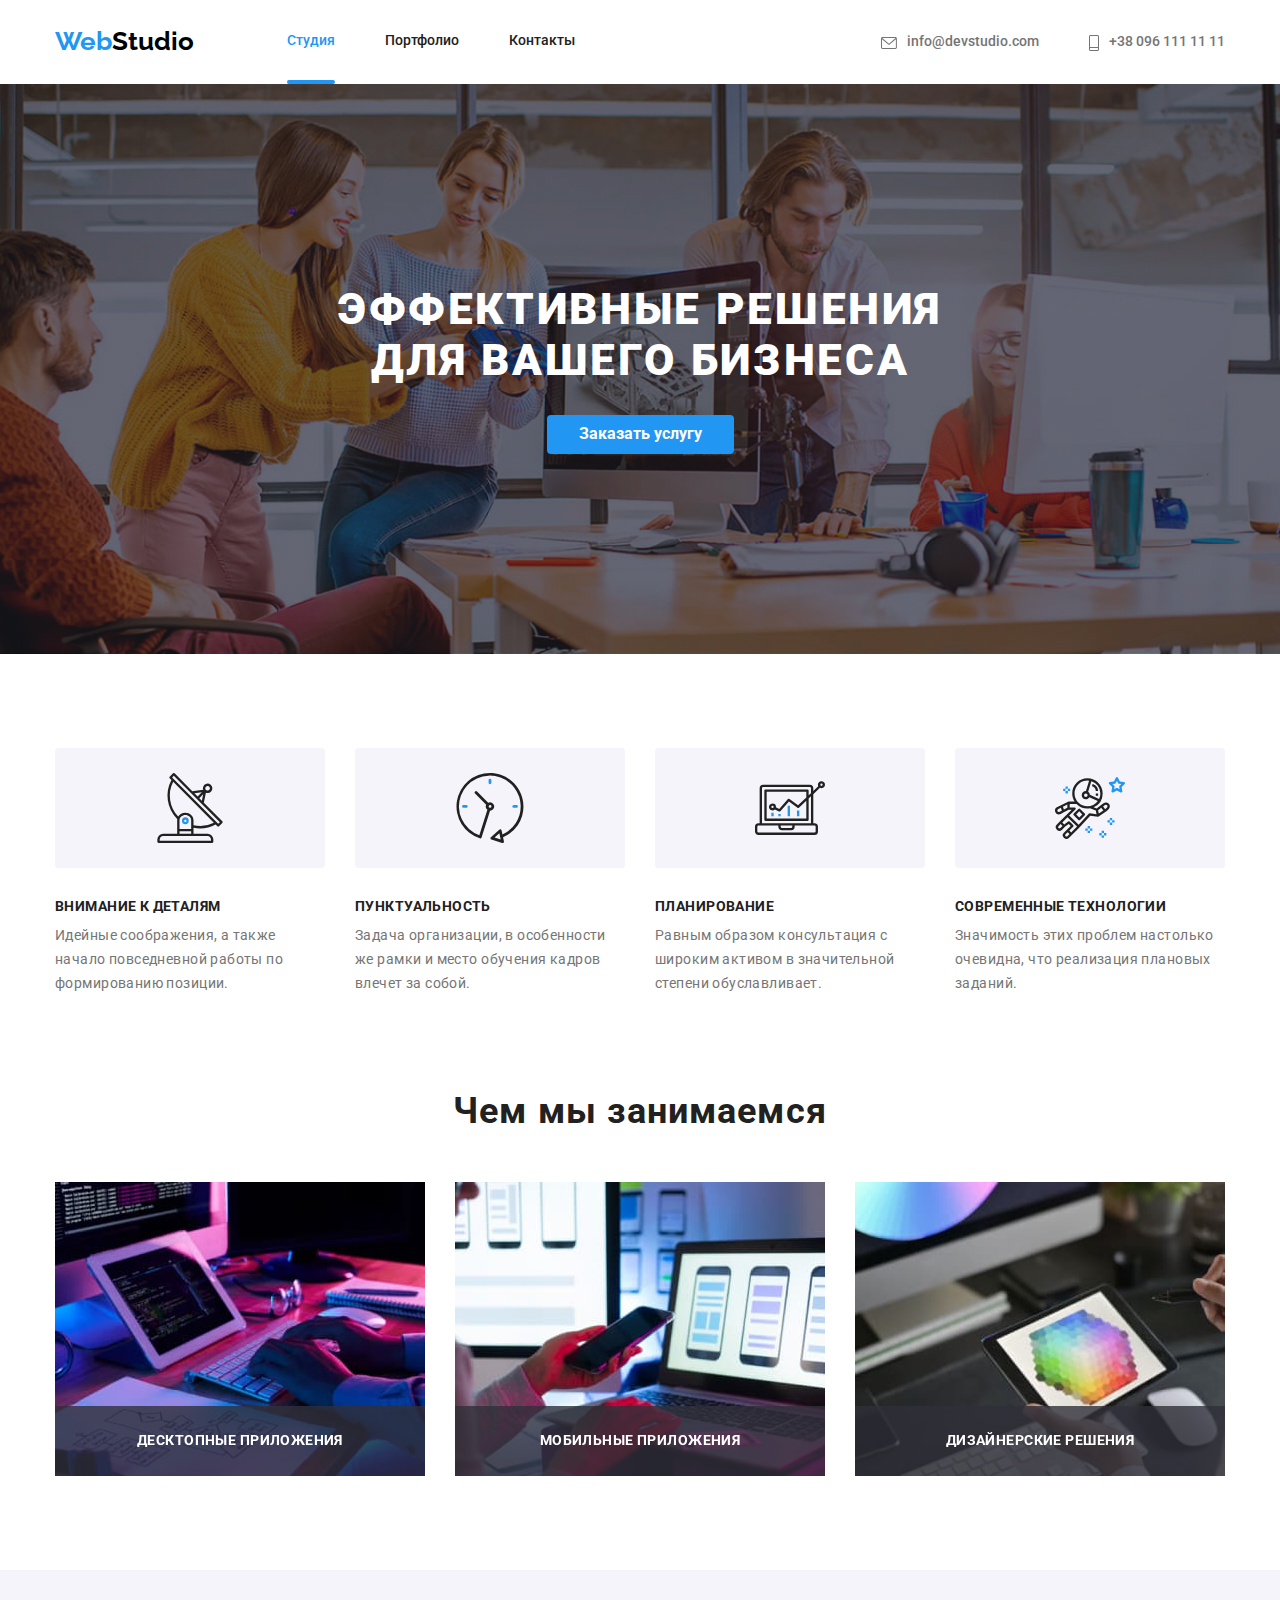
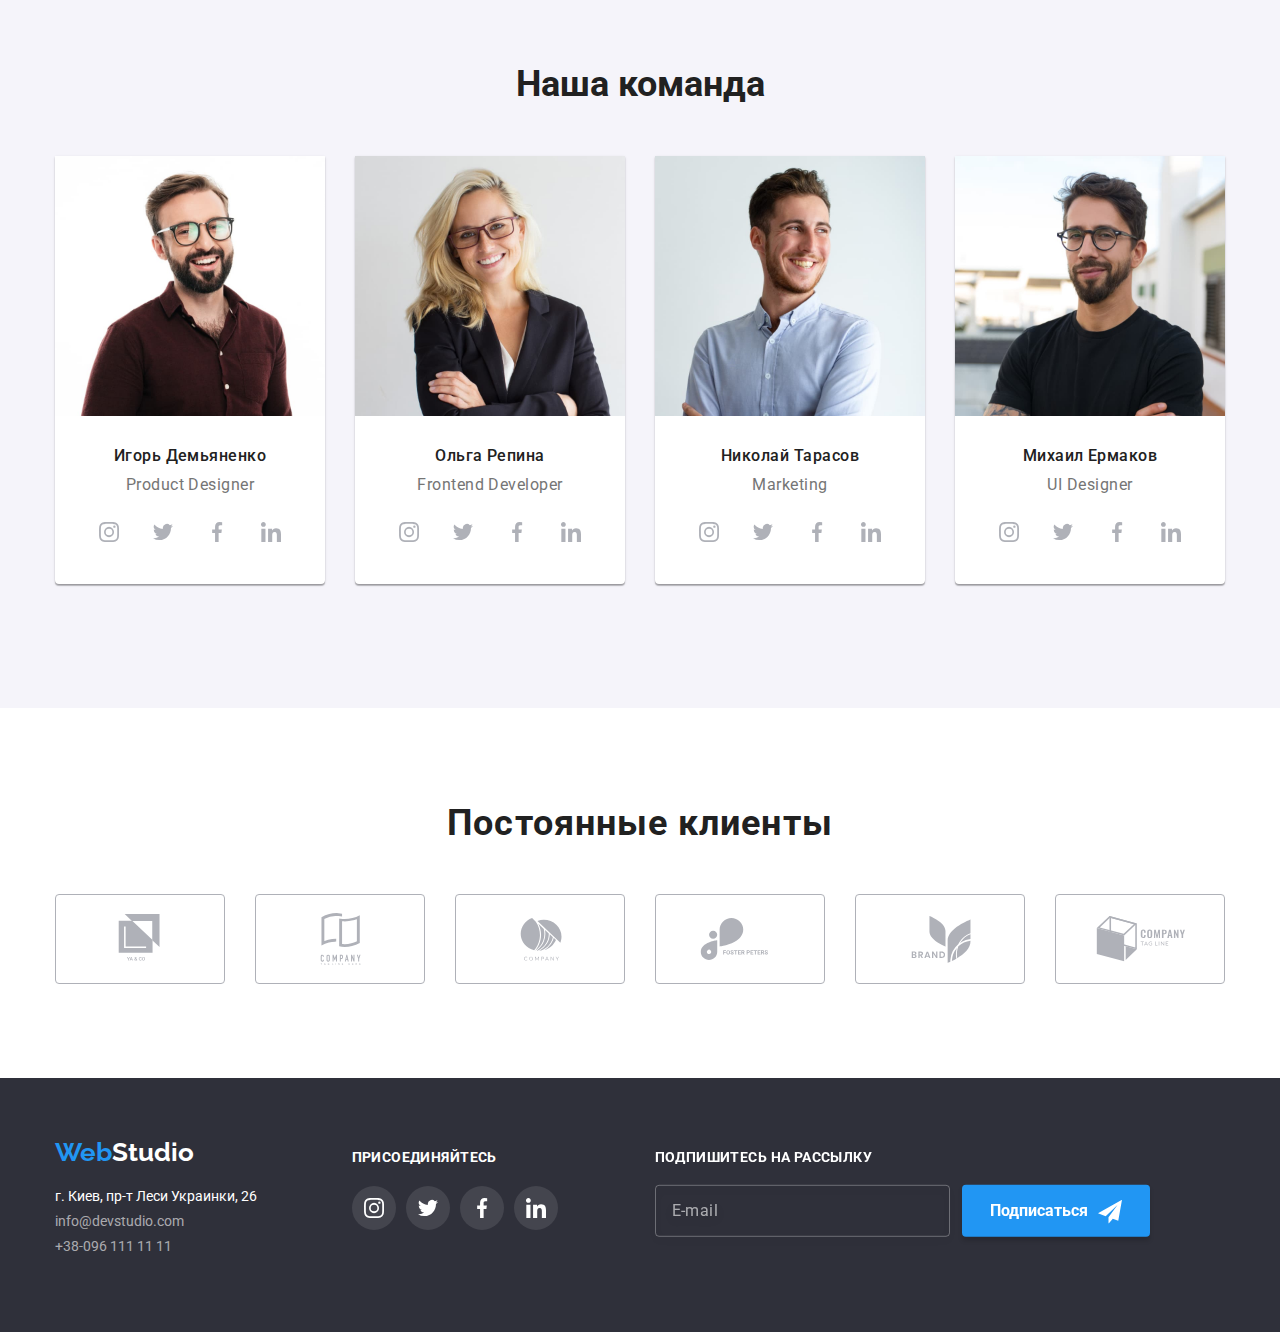
==== commit dcb28f1c: "my four commit" ====
--- a/index.html
+++ b/index.html
@@ -459,14 +459,14 @@
 
           <div class="group">
             <div class="input-wrapper">
-              <label for="check">
-              <input class="check-input" type="checkbox" name="agreement" value="agreement">
-              <span class="check-box"></span>
-              <!-- <svg width="16" height="15" class="icon-check">
-                <use href="images/icons.svg#icon-icon-check"></use>
-              </svg> -->
-              <span class="agreement">Соглашаюсь с рассылкой и принимаю <a class="agreement-link" href="#">Условия договора</a></span>
-            </label>
+              <label class="checkbox-label">
+                <input class="checkbox-input" type="checkbox" />
+                <span class="checkbox-span"></span>
+                <span class="agreement">
+                  Соглашаюсь с рассылкой и принимаю
+                  <a class="agreement-link" href="#">Условия договора</a>
+                </span>
+              </label>
             </div>
           </div>
           
--- a/css/style.css
+++ b/css/style.css
@@ -54,7 +54,7 @@
     background: #ffffff;
     border-bottom: 1px;
     border-color: var(--blue-text);
-    z-index: 1;
+    /* z-index: 1; */
 }
 
 .header .container {
@@ -805,7 +805,7 @@
     height: 100%;
     background: rgba(0, 0, 0, 0.2);
     transition: 250ms cubic-bezier(0.4, 0, 0.2, 1); 
-    z-index: 2;
+    /* z-index: 2; */
     
 }
 
@@ -858,8 +858,8 @@
     fill: black;
     margin: 0;
     padding: 0;
-    width: 30px;
-    height: 30px;
+    width: 18px;
+    height: 18px;
     cursor: pointer;
     
 }
@@ -968,6 +968,84 @@
     
 }
 
+.checkbox-input {
+    -webkit-appearance: none;
+    position: absolute;
+  }
+  
+  
+.checkbox-span {
+    display: inline-block;
+    width: 16px;
+    height: 15px;
+    margin-right: 7px;
+    border: 1.5px solid #212121;
+    border-radius: 2px;
+    cursor: pointer;
+    align-items: center;
+}
+
+.checkbox-input:checked + .checkbox-span {
+    border-color: transparent;
+    background-color: #2196f3;
+    background-image: url(../images/check-on.svg);
+    background-size: contain;
+    background-origin: border-box;
+}
+
+.checkbox-label {
+      display: flex;
+      align-items: center;
+      
+}
+
+/* .check-input {
+    -webkit-appearance: none;
+    position: absolute;
+  }
+  
+  .check {
+    display: flex;
+    align-items: center;
+  }
+  
+  
+  
+  .check:checked + .check-icon {
+    border-color: transparent;
+    background-color: #2196f3;
+    background-image: url(./images/check-on.svg);
+    background-size: contain;
+    background-origin: border-box;
+  } */
+/* .checkbox-input {
+    -webkit-appearance: none;
+    position: absolute;
+}
+
+.check {
+    display: flex;
+    align-items: center;
+    
+}
+
+.checkbox-icon {
+    display: inline-block;
+    width: 16px;
+    height: 15px;
+    border: 2px solid #212121;
+    border-radius: 4px;
+    cursor: pointer;
+}
+
+.checkbox-input:checked + .checkbox-icon {
+    border-color: transparent;
+    background-color: #2196F3;
+    background-image: url(/images/check-on.svg);
+    background-size: contain;
+    background-origin: border-box;
+} */
+
 /* .icon-check {
     border: 2px solid #212121;
     border-radius: 2px;
@@ -992,13 +1070,13 @@
     
 } */ 
 
-.check-input {
+/* .check-input {
     position: absolute;
     -webkit-appearance: none;
     
-}
-
-.check-box {
+} */
+
+/* .check-box {
     position: absolute;
     
     margin-top: 3px;
@@ -1006,15 +1084,22 @@
     height: 15px;
     background-image: url(/images/check-off.svg);
     cursor: pointer;
-}
-
+} */
+
+/* .icon-check {
+    cursor: pointer;
+}
+
+.check-input:checked + .check-icon {
+    background-color: green;
+}
 .agreement{
     margin-left: 23px;
-}
-
-.check-input:checked + .check-box {
+} */
+
+/* .check-input:checked + .check-box {
     background-image: url(/images/check-on.svg);
-}
+} */
 
 /* .check {
     padding-left: 24px;
@@ -1109,6 +1194,7 @@
     padding: 15px 16px;
     border: none;
     outline: none;
+    color: #FFFFFF;
 }
 
 
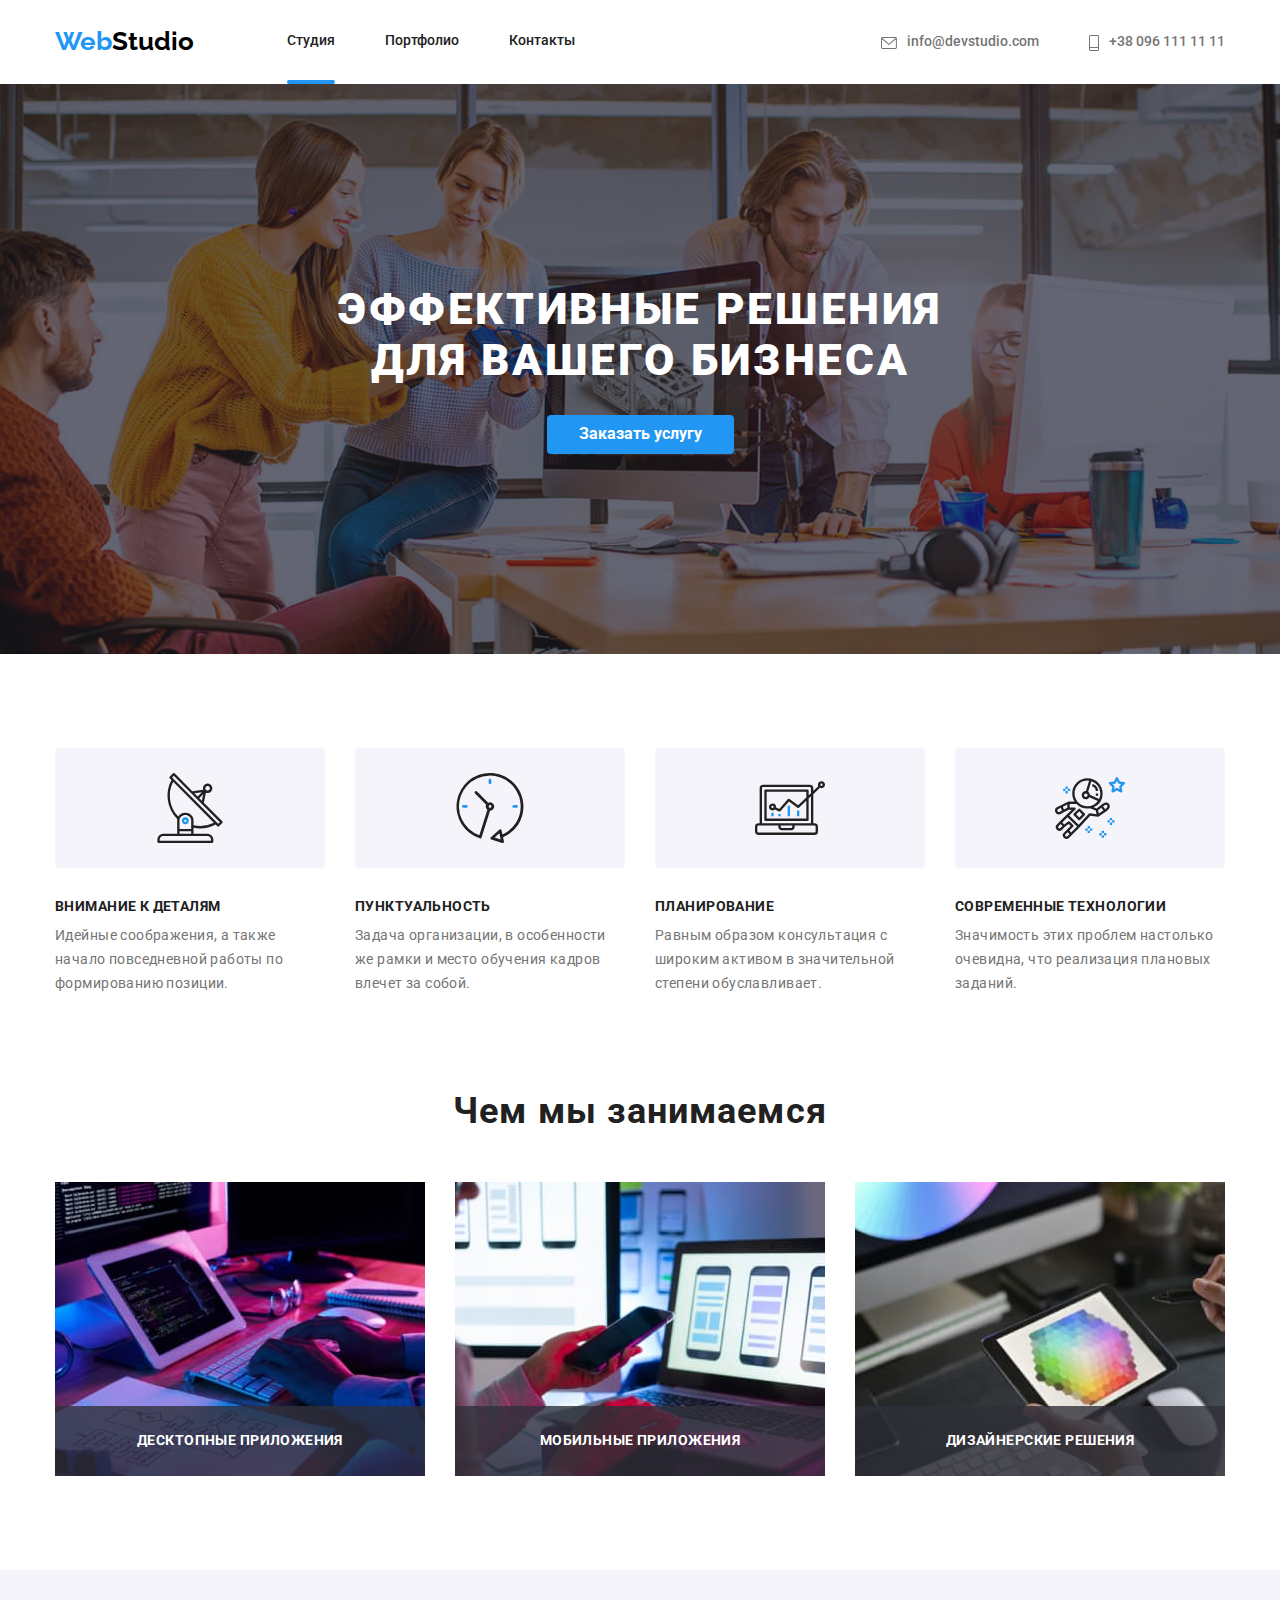
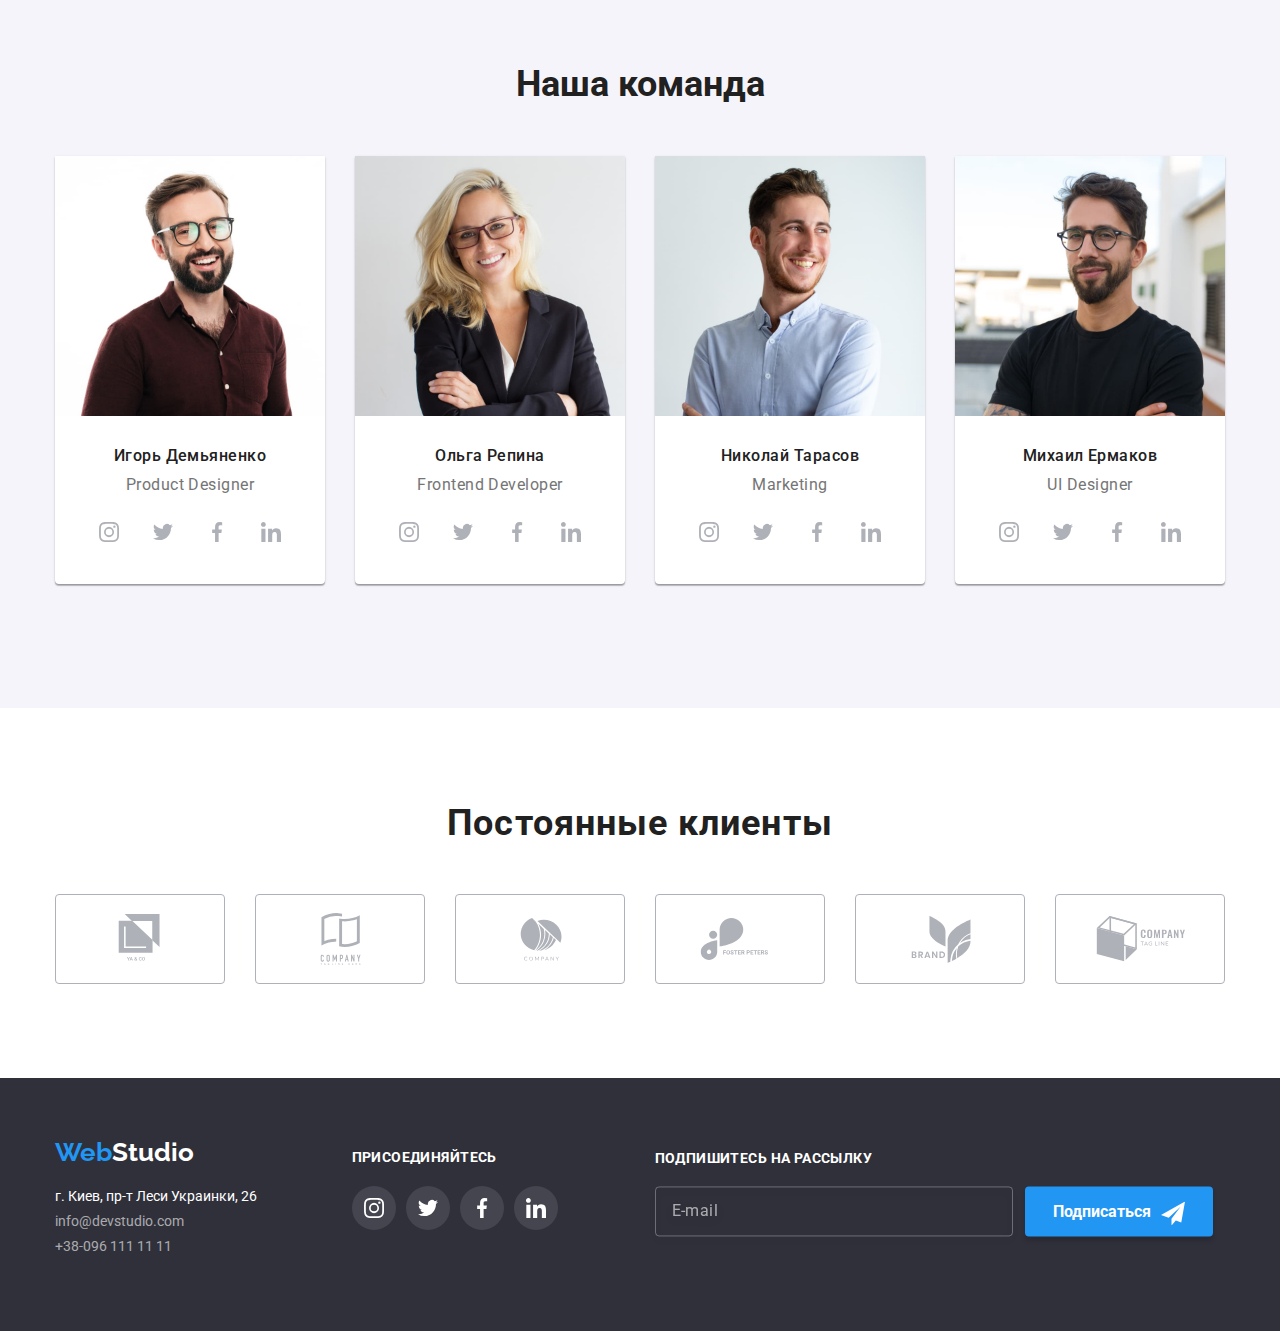
==== commit 5074c21d: "my six commit" ====
--- a/index.html
+++ b/index.html
@@ -15,23 +15,22 @@
         <div class="container">
             <nav class="header-nav">
             <a class="logo" href="./index.html"><span class="logo-blue">Web</span>Studio</a>
-            <ul class="nav-list">
-                <li class="isActive"><a class="nav-link" href="./index.html">Студия</a></li>
-                <li><a class="nav-link" href="./portfolio.html">Портфолио</a></li>
-                <li><a class="nav-link" href="">Контакты</a></li>
+            <ul class="header-nav__list">
+                <li class="header-nav__isActive"><a class="header-nav__link" href="./index.html">Студия</a></li>
+                <li><a class="header-nav__link" href="./portfolio.html">Портфолио</a></li>
+                <li><a class="header-nav__link" href="">Контакты</a></li>
             </ul>
             </nav>
             <ul class="contacts-list">
-                <li class="contacts-aktive"><a class="contacts" href="mailto:info@devstudio.com">
-                    <svg class="link-icon-mail" width="16" height="12">
+                <li class="contacts-list__item"><a class="contacts-list__link" href="mailto:info@devstudio.com">
+                    <svg class="contacts-list__mail" width="16" height="12">
                         <use href="./images/icons.svg#icon-mail"></use>
                     </svg>info@devstudio.com</a></li>
-                <li class="contacts-aktive"><a class="contacts" href="tel:+38 096 111 11 11">
-                    <svg class="link-icon-tel" width="10" height="16">
+                <li class="contacts-list__item"><a class="contacts-list__link" href="tel:+38 096 111 11 11">
+                    <svg class="contacts-list__tel" width="10" height="16">
                         <use href="./images/icons.svg#icon-smartphone"></use>
                     </svg>+38 096 111 11 11</a></li>
-            </ul>
-            
+            </ul> 
         </div>
     </header>
     
@@ -42,80 +41,82 @@
             <button data-modal-open class="order">Заказать услугу</button>
         </div>
     </section>
-    <section class="advantages">
-        <div class="container">
-            <ul class="advantages-list">
-                <li class="advantages-li">
-                    <div class="advantage-box">
-                        <svg class="advantage-svg" width="270" height="120">
+
+    <section class="plus">
+        <div class="container">
+            <ul class="plus__list">
+                <li class="plus__item">
+                    <div class="plus__box">
+                        <svg class="plus__svg" width="270" height="120">
                             <use href="./images/icons.svg#icon-group-1"> </use>
                         </svg>
                     </div>
-                    <div class="advantage-container">
-                      <h3 class="advantages-title">Внимание к деталям</h3>
-                      <p class="description">Идейные соображения, а также начало повседневной работы по формированию позиции.</p>
-                    </div>
-                </li>
-                <li class="advantages-li">
-                    <div class="advantage-box">
-                        <svg class="advantage-svg" width="270" height="120">
+                    <div class="plus__container">
+                      <h3 class="plus__title">Внимание к деталям</h3>
+                      <p class="plus__description">Идейные соображения, а также начало повседневной работы по формированию позиции.</p>
+                    </div>
+                </li>
+                <li class="plus__item">
+                    <div class="plus__box">
+                        <svg class="plus__svg" width="270" height="120">
                             <use href="./images/icons.svg#icon-group-2"> </use>
                         </svg>
                     </div>
-                    <div class="advantage-container">
-                      <h3 class="advantages-title">Пунктуальность</h3>
-                      <p class="description">Задача организации, в особенности же рамки и место обучения кадров влечет за собой.</p>
-                    </div>
-                </li>
-                <li class="advantages-li">
-                    <div class="advantage-box">
-                        <svg class="advantage-svg" width="270" height="120">
+                    <div class="plus__container">
+                      <h3 class="plus__title">Пунктуальность</h3>
+                      <p class="plus__description">Задача организации, в особенности же рамки и место обучения кадров влечет за собой.</p>
+                    </div>
+                </li>
+                <li class="plus__item">
+                    <div class="plus__box">
+                        <svg class="plus__svg" width="270" height="120">
                             <use href="./images/icons.svg#icon-group-3"> </use>
                         </svg>
                     </div>
-                    <div class="advantage-container">
-                      <h3 class="advantages-title">Планирование</h3>
-                      <p class="description">Равным образом консультация с широким активом в значительной степени обуславливает.</p>
-                    </div>
-                </li>
-                <li class="advantages-li">
-                    <div class="advantage-box">
-                        <svg class="advantage-svg" width="270" height="120">
+                    <div class="plus__container">
+                      <h3 class="plus__title">Планирование</h3>
+                      <p class="plus__description">Равным образом консультация с широким активом в значительной степени обуславливает.</p>
+                    </div>
+                </li>
+                <li class="plus__item">
+                    <div class="plus__box">
+                        <svg class="plus__svg" width="270" height="120">
                             <use href="./images/icons.svg#icon-group-4"> </use>
                         </svg>
                     </div>
-                    <div class="advantage-container">
-                      <h3 class="advantages-title">Современные технологии</h3>
-                      <p class="description">Значимость этих проблем настолько очевидна, что реализация плановых заданий.</p>
+                    <div class="plus__container">
+                      <h3 class="plus__title">Современные технологии</h3>
+                      <p class="plus__description">Значимость этих проблем настолько очевидна, что реализация плановых заданий.</p>
                     </div>
                 </li>
             </ul>
         </div>
     </section>
+
     <section class="make">
         <div class="container">
-        <h2 class="make-title">Чем мы занимаемся</h2>
-          <ul class="make-list">
+        <h2 class="make__title">Чем мы занимаемся</h2>
+          <ul class="make__list">
           <li>
-              <div class="make-thumb">
+              <div class="make__thumb">
                   <img src="./images/img.jpg" alt="Верстка">
-                  <div class="make-tumb-title">
+                  <div class="make__description">
                     <h3>Десктопные приложения</h3>
                   </div>
               </div>
           </li>
           <li>
-              <div class="make-thumb">
+              <div class="make__thumb">
                   <img src="./images/img2.jpg" alt="Програмирование">
-                  <div class="make-tumb-title">
+                  <div class="make__description">
                     <h3>Мобильные приложения</h3>
                   </div>
               </div>
           </li>
           <li>
-              <div class="make-thumb">
+              <div class="make__thumb">
                   <img src="./images/img3.jpg" alt="Дизайн">
-                  <div class="make-tumb-title">
+                  <div class="make__description">
                     <h3>Дизайнерские решения</h3>
                   </div>
               </div>
@@ -123,43 +124,44 @@
           </ul>
         </div>
     </section>
-    <section class="team-container">
-        <div class="container">
-            <h2 class="team-title">Наша команда</h2>
-            <ul class="team">
-                <div class="teamboxing">
-                    <li class="team-box">
-                      <div class="team-thumb">
+
+    <section class="team">
+        <div class="container">
+            <h2 class="team__title">Наша команда</h2>
+            <ul class="team__list">
+                <div class="team__teamboxing">
+                    <li class="team__item">
+                      <div class="team__thumb">
                         <img src="./images/1.jpg" alt="Игорь Демьяненко">
                       </div>
-                      <div class="container-team-title">
-                        <h3 class="name">Игорь Демьяненко</h3>
-                        <p class="specialty">Product Designer</p>
+                      <div class="team__container">
+                        <h3 class="team__name">Игорь Демьяненко</h3>
+                        <p class="team__specialty">Product Designer</p>
                         <ul class="socials">
-                          <li class="social-list">
-                            <a href="#" class="social-link" aria-label="на instagram">
-                              <svg class="icon-social">
+                          <li class="socials__item">
+                            <a href="#" class="socials__link" aria-label="на instagram">
+                              <svg class="socials__icon">
                                 <use href="./images/icons.svg#icon-inst"></use>
                               </svg>
                             </a>
                           </li>
-                          <li class="social-list">
-                            <a href="#" class="social-link" aria-label="на twitter">
-                              <svg class="icon-social">
+                          <li class="socials__item">
+                            <a href="#" class="socials__link" aria-label="на twitter">
+                              <svg class="socials__icon">
                                 <use href="./images/icons.svg#icon-tvit"></use>
                               </svg>
                             </a>
                           </li>
-                          <li class="social-list">
-                            <a href="#" class="social-link" aria-label="на facebook">
-                              <svg class="icon-social">
+                          <li class="socials__item">
+                            <a href="#" class="socials__link" aria-label="на facebook">
+                              <svg class="socials__icon">
                                 <use href="./images/icons.svg#icon-face"></use>
                               </svg>
                             </a>
                           </li>
-                          <li class="social-list">
-                            <a href="#" class="social-link" aria-label="на linkedin">
-                              <svg class="icon-social">
+                          <li class="socials__item">
+                            <a href="#" class="socials__link" aria-label="на linkedin">
+                              <svg class="socials__icon">
                                 <use href="./images/icons.svg#icon-linkd"></use>
                               </svg>
                             </a>
@@ -168,39 +170,39 @@
                       </div>
                     </li>
                 </div>
-                <div class="teamboxing">
-                    <li class="team-box">
-                      <div class="team-thumb">
+                <div class="team__teamboxing">
+                    <li class="team__item">
+                      <div class="team__thumb">
                         <img src="./images/2.jpg" alt="Ольга Репина">
                       </div>
-                      <div class="container-team-title">
-                        <h3 class="name">Ольга Репина</h3>
-                        <p class="specialty">Frontend Developer</p>
+                      <div class="team__container">
+                        <h3 class="team__name">Ольга Репина</h3>
+                        <p class="team__specialty">Frontend Developer</p>
                         <ul class="socials">
-                          <li class="social-list">
-                            <a href="#" class="social-link" aria-label="на instagram">
-                              <svg class="icon-social">
+                          <li class="socials__item">
+                            <a href="#" class="socials__link" aria-label="на instagram">
+                              <svg class="socials__icon">
                                 <use href="./images/icons.svg#icon-inst"></use>
                               </svg>
                             </a>
                           </li>
-                          <li class="social-list">
-                            <a href="#" class="social-link" aria-label="на twitter">
-                              <svg class="icon-social">
+                          <li class="socials__item">
+                            <a href="#" class="socials__link" aria-label="на twitter">
+                              <svg class="socials__icon">
                                 <use href="./images/icons.svg#icon-tvit"></use>
                               </svg>
                             </a>
                           </li>
-                          <li class="social-list">
-                            <a href="#" class="social-link" aria-label="на facebook">
-                              <svg class="icon-social">
+                          <li class="socials__item">
+                            <a href="#" class="socials__link" aria-label="на facebook">
+                              <svg class="socials__icon">
                                 <use href="./images/icons.svg#icon-face"></use>
                               </svg>
                             </a>
                           </li>
-                          <li class="social-list">
-                            <a href="#" class="social-link" aria-label="на linkedin">
-                              <svg class="icon-social">
+                          <li class="socials__item">
+                            <a href="#" class="socials__link" aria-label="на linkedin">
+                              <svg class="socials__icon">
                                 <use href="./images/icons.svg#icon-linkd"></use>
                               </svg>
                             </a>
@@ -209,39 +211,39 @@
                         </div>   
                     </li>
                 </div>
-                <div class="teamboxing">
-                    <li class="team-box">
-                      <div class="team-thumb">
+                <div class="team__teamboxing">
+                    <li class="team__item">
+                      <div class="team__thumb">
                         <img src="./images/3.jpg" alt="Николай Тарасов">
                       </div>
-                      <div class="container-team-title">  
-                        <h3 class="name">Николай Тарасов</h3>
-                        <p class="specialty">Marketing</p>
+                      <div class="team__container">  
+                        <h3 class="team__name">Николай Тарасов</h3>
+                        <p class="team__specialty">Marketing</p>
                         <ul class="socials">
-                          <li class="social-list">
-                            <a href="#" class="social-link" aria-label="на instagram">
-                              <svg class="icon-social">
+                          <li class="socials__item">
+                            <a href="#" class="socials__link" aria-label="на instagram">
+                              <svg class="socials__icon">
                                 <use href="./images/icons.svg#icon-inst"></use>
                               </svg>
                             </a>
                           </li>
-                          <li class="social-list">
-                            <a href="#" class="social-link" aria-label="на twitter">
-                              <svg class="icon-social">
+                          <li class="socials__item">
+                            <a href="#" class="socials__link" aria-label="на twitter">
+                              <svg class="socials__icon">
                                 <use href="./images/icons.svg#icon-tvit"></use>
                               </svg>
                             </a>
                           </li>
-                          <li class="social-list">
-                            <a href="#" class="social-link" aria-label="на facebook">
-                              <svg class="icon-social">
+                          <li class="socials__item">
+                            <a href="#" class="socials__link" aria-label="на facebook">
+                              <svg class="socials__icon">
                                 <use href="./images/icons.svg#icon-face"></use>
                               </svg>
                             </a>
                           </li>
-                          <li class="social-list">
-                            <a href="#" class="social-link" aria-label="на linkedin">
-                              <svg class="icon-social">
+                          <li class="socials__item">
+                            <a href="#" class="socials__link" aria-label="на linkedin">
+                              <svg class="socials__icon">
                                 <use href="./images/icons.svg#icon-linkd"></use>
                               </svg>
                             </a>
@@ -250,39 +252,39 @@
                       </div> 
                     </li>
                 </div>
-                <div class="teamboxing">
-                    <li class="team-box">
-                      <div class="team-thumb">
+                <div class="team__teamboxing">
+                    <li class="team__item">
+                      <div class="team__thumb">
                         <img src="./images/4.jpg" alt="Михаил Ермаков">
                       </div>
-                      <div class="container-team-title">   
-                        <h3 class="name">Михаил Ермаков</h3>
-                        <p class="specialty">UI Designer</p>
+                      <div class="team__container">   
+                        <h3 class="team__name">Михаил Ермаков</h3>
+                        <p class="team__specialty">UI Designer</p>
                         <ul class="socials">
-                          <li class="social-list">
-                            <a href="#" class="social-link" aria-label="на instagram">
-                              <svg class="icon-social">
+                          <li class="socials__item">
+                            <a href="#" class="socials__link" aria-label="на instagram">
+                              <svg class="socials__icon">
                                 <use href="./images/icons.svg#icon-inst"></use>
                               </svg>
                             </a>
                           </li>
-                          <li class="social-list">
-                            <a href="#" class="social-link" aria-label="на twitter">
-                              <svg class="icon-social">
+                          <li class="socials__item">
+                            <a href="#" class="socials__link" aria-label="на twitter">
+                              <svg class="socials__icon">
                                 <use href="./images/icons.svg#icon-tvit"></use>
                               </svg>
                             </a>
                           </li>
-                          <li class="social-list">
-                            <a href="#" class="social-link" aria-label="на facebook">
-                              <svg class="icon-social">
+                          <li class="socials__item">
+                            <a href="#" class="socials__link" aria-label="на facebook">
+                              <svg class="socials__icon">
                                 <use href="./images/icons.svg#icon-face"></use>
                               </svg>
                             </a>
                           </li>
-                          <li class="social-list">
-                            <a href="#" class="social-link" aria-label="на linkedin">
-                              <svg class="icon-social">
+                          <li class="socials__item">
+                            <a href="#" class="socials__link" aria-label="на linkedin">
+                              <svg class="socials__icon">
                                 <use href="./images/icons.svg#icon-linkd"></use>
                               </svg>
                             </a>
@@ -294,58 +296,58 @@
             </ul>
         </div>
     </section>
+
     <section class="clients">
         <div class="container">
-            <h2 class="client-title">Постоянные клиенты</h2>
-            <ul class="client-list">
-                <li class="item">
-                  <a class="client-link" href="#">
-                    <svg class="icon-customer">
+            <h2 class="clients__title">Постоянные клиенты</h2>
+            <ul class="clients__list">
+                <li class="clients__item">
+                  <a class="clients__link" href="#">
+                    <svg class="clients__icon-customer">
                       <use href="./images/icons.svg#icon-client-1"></use>
                     </svg>
                   </a>
                 </li>
-                <li class="item">
-                    <a class="client-link" href="#">
-                      <svg class="icon-customer">
+                <li class="clients__item">
+                    <a class="clients__link" href="#">
+                      <svg class="clients__icon-customer">
                         <use href="./images/icons.svg#icon-client-2"></use>
                       </svg>
                     </a>
                 </li>
-                <li class="item">
-                    <a class="client-link" href="#">
-                      <svg class="icon-customer">
+                <li class="clients__item">
+                    <a class="clients__link" href="#">
+                      <svg class="clients__icon-customer">
                         <use href="./images/icons.svg#icon-client-3"></use>
                       </svg>
                     </a>
                 </li>
-                <li class="item">
-                    <a class="client-link" href="#">
-                      <svg class="icon-customer">
+                <li class="clients__item">
+                    <a class="clients__link" href="#">
+                      <svg class="clients__icon-customer">
                         <use href="./images/icons.svg#icon-client-4"></use>
                       </svg>
                     </a>
                 </li>
-                <li class="item">
-                    <a class="client-link" href="#">
-                      <svg class="icon-customer">
+                <li class="clients__item">
+                    <a class="clients__link" href="#">
+                      <svg class="clients__icon-customer">
                         <use href="./images/icons.svg#icon-client-5"></use>
                       </svg>
                     </a>
                 </li>
-                <li class="item">
-                    <a class="client-link" href="#">
-                      <svg class="icon-customer">
+                <li class="clients__item">
+                    <a class="clients__link" href="#">
+                      <svg class="clients__icon-customer">
                         <use href="./images/icons.svg#icon-client-6"></use>
                       </svg>
                     </a>
                 </li>
             </ul>
         </div>
-
     </section>
-   
     </main>
+
     <footer>
         <div class="container">
             <div class="footer-left">
@@ -356,33 +358,33 @@
                 <a class="footer-contacts" href="tel:+38 096 111 11 11">+38-096 111 11 11</a>
                 </address>
             </div>
-            <div class="social-icons-footer">
-                <h3 class="social-footer-item">присоединяйтесь</h3>
+            <div class="footer-socials">
+                <h3 class="footer-socials__title">присоединяйтесь</h3>
                 <ul class="socials">
-                    <li class="social-list">
-                      <a href="#" class="social-link" aria-label="на instagram">
-                        <svg class="icon-social">
+                    <li class="socials__item">
+                      <a href="#" class="socials__link" aria-label="на instagram">
+                        <svg class="socials__icon">
                           <use href="./images/icons.svg#icon-inst"></use>
                         </svg>
                       </a>
                     </li>
-                    <li class="social-list">
-                      <a href="#" class="social-link" aria-label="на twitter">
-                        <svg class="icon-social">
+                    <li class="socials__item">
+                      <a href="#" class="socials__link" aria-label="на twitter">
+                        <svg class="socials__icon">
                           <use href="./images/icons.svg#icon-tvit"></use>
                         </svg>
                       </a>
                     </li>
-                    <li class="social-list">
-                      <a href="#" class="social-link" aria-label="на facebook">
-                        <svg class="icon-social">
+                    <li class="socials__item">
+                      <a href="#" class="socials__link" aria-label="на facebook">
+                        <svg class="socials__icon">
                           <use href="./images/icons.svg#icon-face"></use>
                         </svg>
                       </a>
                     </li>
-                    <li class="social-list">
-                      <a href="#" class="social-link" aria-label="на linkedin">
-                        <svg class="icon-social">
+                    <li class="socials__item">
+                      <a href="#" class="socials__link" aria-label="на linkedin">
+                        <svg class="socials__icon">
                           <use href="./images/icons.svg#icon-linkd"></use>
                         </svg>
                       </a>
@@ -391,17 +393,18 @@
             </div>
 
             <div class="join">
-              <h3 class="join-item">Подпишитесь на рассылку</h3> 
-              <form class="join-form" autocomplete="off">
-                <div class="join-group">
-                  <label for="join-email" class="label"></label>
-                  <div class="input-wrapper">
-                    <input class="join-input" type="email" name="email" id="join-email" placeholder="E-mail"/>
+              <h3 class="join__item">Подпишитесь на рассылку</h3> 
+              <form class="join__form" autocomplete="off">
+                <div class="join__group">
+                  <label for="join-email" class="join__label"></label>
+                  <div class="join__input-wrapper">
+                    <input class="join__input" type="email" name="email" id="join-email" placeholder="E-mail"/>
                   </div>
                 </div>
                 
-                <button class="join-button" type="submit"><span class="join-button-title">Подписаться</span>
-                  <svg width="24" height="24" class="join-icon">
+                <button class="join__button" type="submit">
+                  <span class="join__button-title">Подписаться</span>
+                  <svg width="24" height="24" class="join__icon">
                     <use href="images/icons.svg#icon-icon-send"></use>
                   </svg>
                 </button>
@@ -413,69 +416,71 @@
 
     <div data-modal class="modal-sign is-hidden">
       <div class="modal">
-        <button data-modal-close class="modal-btn"><svg class="icon-close">
+        <button data-modal-close class="modal__btn">
+          <svg class="modal__icon-close">
           <use href="./images/icons.svg#icon-close-black"></use>
-        </svg></button>
-
-        <form class="signup-form" autocomplete="off">
-          <span class="title-form">Оставьте свои данные, мы вам перезвоним</span>
-          <div class="group">
-            <label for="name" class="label">Имя</label>
-            <div class="input-wrapper">
-              <input class="input" type="name" name="name" id="name" />
-              <svg width="18" height="18" class="icon">
+          </svg>
+        </button>
+
+        <form class="modal__form" autocomplete="off">
+          <span class="modal__form-title">Оставьте свои данные, мы вам перезвоним</span>
+          <div class="modal__group">
+            <label for="name" class="modal__label">Имя</label>
+            <div class="modal__input-wrapper">
+              <input class="modal__input" type="name" name="name" id="name" />
+              <svg width="18" height="18" class="modal__icon">
                 <use href="images/icons.svg#icon-person"></use>
               </svg>
             </div>
           </div>
             
-          <div class="group">
-              <label for="tel" class="label">Телефон</label>
-              <div class="input-wrapper">
-                <input class="input" type="tel" name="tel" id="tel" />
-                <svg width="18" height="18" class="icon">
+          <div class="modal__group">
+              <label for="tel" class="modal__label">Телефон</label>
+              <div class="modal__input-wrapper">
+                <input class="modal__input" type="tel" name="tel" id="tel" />
+                <svg width="18" height="18" class="modal__icon">
                   <use href="images/icons.svg#icon-phone"></use>
                 </svg>
               </div>
           </div>
 
 
-          <div class="group">
-            <label for="email" class="label">Почта</label>
-            <div class="input-wrapper">
-              <input class="input" type="email" name="email" id="email"/>
-              <svg width="18" height="18" class="icon">
+          <div class="modal__group">
+            <label for="email" class="modal__label">Почта</label>
+            <div class="modal__input-wrapper">
+              <input class="modal__input" type="email" name="email" id="email"/>
+              <svg width="18" height="18" class="modal__icon">
                 <use href="images/icons.svg#icon-email"></use>
               </svg>
             </div>
           </div>
     
-          <div class="group">
-            <label for="feed" class="label">
+          <div class="modal__group">
+            <label for="feed" class="modal__label">
               Комментарий
-              <textarea class="feedback" name="feedback" rows="5" placeholder="Введите текст"></textarea>
+              <textarea class="modal__feedback" name="feedback" rows="5" placeholder="Введите текст"></textarea>
             </label>
           </div>
 
-          <div class="group">
-            <div class="input-wrapper">
-              <label class="checkbox-label">
-                <input class="checkbox-input" type="checkbox" />
-                <span class="checkbox-span"></span>
-                <span class="agreement">
+          <div class="modal__group">
+            <div class="modal__input-wrapper">
+              <label class="modal__checkbox-label">
+                <input class="modal__checkbox-input" type="checkbox" />
+                <span class="modal__checkbox-span"></span>
+                <span class="modal__agreement">
                   Соглашаюсь с рассылкой и принимаю
-                  <a class="agreement-link" href="#">Условия договора</a>
+                  <a class="modal__agreement-link" href="#">Условия договора</a>
                 </span>
               </label>
             </div>
           </div>
           
     
-          <button class="submit" type="submit">Отправить</button>
+          <button class="modal__submit" type="submit">Отправить</button>
         </form>
 
       </div>
     </div>
-    <script src="./modal.js"></script>
+    <script src="./js/modal.js"></script>
 </body>
 </html>--- a/css/style.css
+++ b/css/style.css
@@ -8,6 +8,7 @@
     --back-gray: #2F303A;
     --back-white: #E5E5E5;
     --back-gray-light: #F5F4FA;
+    --transition-250: 250ms cubic-bezier(0.4, 0, 0.2, 1);
 }
 
 *{
@@ -51,10 +52,10 @@
 .header {
     position: sticky;
     top: -1px;
-    background: #ffffff;
+    background: var(--white-text);
     border-bottom: 1px;
     border-color: var(--blue-text);
-    /* z-index: 1; */
+    z-index: 1;
 }
 
 .header .container {
@@ -63,7 +64,7 @@
     align-items: center;
 }
 .header-nav,
-.nav-list,
+.header-nav__list,
 .contacts-list {
     display: flex;
 }
@@ -72,17 +73,17 @@
     align-items: center;
 }
 
-.nav-list {
+.header-nav__list {
     margin-left: 93px;   
 }
 
-.nav-list a,
+.header-nav__list a,
 .contacts-list a{
     display: block;
     padding: 32px 0;
 }
 
-.nav-list li:not(:last-child) {
+.header-nav__list li:not(:last-child) {
     margin-right: 50px;
 }
 
@@ -110,44 +111,44 @@
     color: var(--blue-text);
 } */
 
-.isActive .nav-link {
+.header-nav__isActive {
     color: var(--blue-text);
-    transition: 250ms cubic-bezier(0.4, 0, 0.2, 1);
-}
-
-.isActive::after {
+    transition: var(--transition-250);
+}
+
+.header-nav__isActive::after {
     display: block;
     content: "";
     height: 4px;
-    background: #2196F3;
+    background: var(--blue-text);
     border-radius: 2px;
-    transition: 250ms cubic-bezier(0.4, 0, 0.2, 1);
-}
-
-.nav-link {
+    transition: var(--transition-250)
+}
+
+.header-nav__link {
     font-style: normal;
     font-weight: 500;
     font-size: 14px;
     color: var(--graphite-text);
     padding: 32px 0;
-    transition: 250ms cubic-bezier(0.4, 0, 0.2, 1);
-}
-
-.nav-link:focus,
-.nav-link:hover {
+    transition: var(--transition-250)
+}
+
+.header-nav__link:focus,
+.header-nav__link:hover {
     font-style: normal;
     font-weight: 500;
     font-size: 14px;
     color: var(--blue-text);
-    transition: 250ms cubic-bezier(0.4, 0, 0.2, 1);
-}
-
-.contacts {
+    transition: var(--transition-250)
+}
+
+.contacts-list__link {
     font-style: normal;
     font-weight: 500;
     font-size: 14px;
     color: var(--grey-text);
-    transition: 250ms cubic-bezier(0.4, 0, 0.2, 1);
+    transition: var(--transition-250)
 }
 
 
@@ -155,26 +156,26 @@
     display: flex;
     margin-left: auto;
     margin-right: 0;
-    transition: 250ms cubic-bezier(0.4, 0, 0.2, 1);
+    transition: var(--transition-250)
 }
 
 .contacts-list li:last-child {
     margin-left: 50px;
 }
 
-.contacts-list .contacts .link-icon-mail, .link-icon-tel {
+.contacts-list .contacts-list__link .contacts-list__mail, .contacts-list__tel {
     fill: currentColor;
     vertical-align: middle;
     margin-right: 10px;
 }
 
-.contacts:focus,
-.contacts:hover {
+.contacts-list__link:focus,
+.contacts-list__link:hover {
     font-style: normal;
     font-weight: 500;
     font-size: 14px;
     color: var(--blue-text);
-    transition: 250ms cubic-bezier(0.4, 0, 0.2, 1);
+    transition: var(--transition-250)
 }
 
 
@@ -198,21 +199,21 @@
     font-size: 16px;
     color: var(--white-text);
     /* text-align: center; */
-    background: #2196F3;
+    background: var(--blue-text);
     border-radius: 4px;
     padding: 10px 32px;
     /* justify-content: center; */
     /* display: inline-block; */
     /* align-items: center; */
     border-width: 0;
-    transition: 250ms cubic-bezier(0.4, 0, 0.2, 1);
+    transition: var(--transition-250)
 }
 
 .order:focus,
 .order:hover {
     box-shadow: 0px 4px 4px rgba(0, 0, 0, 0.15);
     border-radius: 4px;
-    transition: 250ms cubic-bezier(0.4, 0, 0.2, 1);
+    transition: var(--transition-250);
     outline: none;
     border: none;
 }
@@ -239,33 +240,33 @@
 
 /*ADVANTAGES*/
 
-.advantage-box {
+.plus__box {
     display: flex;
     justify-content: center;
     align-items: center;
     width: 100%;
     background-color: #f5f4fa;
     border-radius: 4px;
-    /* margin-bottom: 30px; */
-}
-
-.advantage-container {
+    margin-bottom: 30px;
+}
+
+/* .advantage-container {
     padding-top: 30px;
-}
-
-.advantages {
+} */
+
+.plus {
     padding-top: 94px;
     padding-bottom: 94px;
 }
 
-.advantages-list {
-    display: flex;
-}
-
-.advantages-list li:not(:last-child) {
+.plus__list {
+    display: flex;
+}
+
+.plus__item:not(:last-child) {
     margin-right: 30px;
 }
-.advantages-title {
+.plus__title {
     text-transform: uppercase;
     font-style: normal;
     font-weight: bold;
@@ -276,7 +277,7 @@
     margin-bottom: 10px;
 }
 
-.description {
+.plus__description {
     font-family: Roboto;
     font-style: normal;
     font-weight: normal;
@@ -292,7 +293,7 @@
     padding-bottom: 94px;
 }
 
-.make-title {
+.make__title {
     font-family: Roboto;
     font-style: normal;
     font-weight: bold;
@@ -300,22 +301,22 @@
     text-align: center;
     line-height: 1.17;
     letter-spacing: 0.03em;
-    color: #212121;
+    color: var(--graphite-text);
     margin-bottom: 50px;
 }
 
-.make-list {
-    display: flex;
-}
-
-.make-list li:not(:last-child) {
+.make__list {
+    display: flex;
+}
+
+.make__list li:not(:last-child) {
     margin-right: 30px;
 }
 
-.make-thumb {
+.make__thumb {
     position: relative;
 }
-.make-tumb-title {
+.make__description {
     position: absolute;
     width: 100%;
     left: 0;
@@ -324,28 +325,28 @@
     padding: 27px 82px;
 }
 
-.make-tumb-title h3 {
-font-family: Roboto;
-font-style: normal;
-font-weight: bold;
-font-size: 14px;
-line-height: 1.14;
-text-align: center;
-letter-spacing: 0.03em;
-text-transform: uppercase;
-color: #FFFFFF;
+.make__description h3 {
+    font-family: Roboto;
+    font-style: normal;
+    font-weight: bold;
+    font-size: 14px;
+    line-height: 1.14;
+    text-align: center;
+    letter-spacing: 0.03em;
+    text-transform: uppercase;
+    color: var(--white-text);
 }
 
 /*TEAM*/
 
-.team-container {
-    background: #F5F4FA;
+.team {
+    background: var(--back-gray-light);
     padding-top: 94px;
     padding-bottom: 94px;
     
 }
 
-.team-title {
+.team__title {
     font-style: normal;
     font-weight: bold;
     font-size: 36px;
@@ -354,82 +355,32 @@
     text-align: center;
 }
 
-.team-box {
-    background: #FFFFFF;
+.team__item {
+    background: var(--white-text);
     box-shadow: 0px 1px 3px rgba(0, 0, 0, 0.12), 0px 1px 1px rgba(0, 0, 0, 0.14), 0px 2px 1px rgba(0, 0, 0, 0.2);
     border-radius: 0px 0px 4px 4px;
    
 }
 
-.team {
-    display: flex;
-    
-}
-
-.team .teamboxing:not(:last-child) {
+.team__list {
+    display: flex;
+    
+}
+
+.team__teamboxing:not(:last-child) {
     margin-right: 30px;
 }
 
-.teamboxing {
+.team__teamboxing {
     margin-bottom: 30px;
 }
 
-.socials {
-    display: flex;
-    align-items: center;
-    justify-content: center;  
-}
-
-.social-list {
-    margin-right: 10px;
-    
-}
-
-.social-list:last-child {
-    margin-right:  0px;
-}
-
-.social-link {
-    width: 44px;
-    height: 44px;
-    display: block;
-    background: #FFFFFF;
-    border-radius: 50%;
-    transition: 250ms cubic-bezier(0.4, 0, 0.2, 1); 
-    
-    
-}
-
-.social-link:focus .icon-social,
-.social-link:hover .icon-social {
-    background: #2196F3;
-    
-    fill: #FFFFFF;
-    
-}
-
-.icon-social {
-    width: 100%;
-    height: 100%;
-    fill: #afb1b8;
-    border-radius: 50%;
-    transition: 250ms cubic-bezier(0.4, 0, 0.2, 1); 
-}
-
-.social-icons-footer .social-link{
-    background: rgba(255, 255, 255, 0.1);
-}
-
-.social-icons-footer .icon-social {
-    fill: #fff;
-}
-
-.container-team-title {
+.team__container {
     padding-top: 30px;
     padding-bottom: 30px;
 }
 
-.name {
+.team__name {
     font-style: normal;
     font-weight: 500;
     font-size: 16px;
@@ -442,7 +393,7 @@
     margin-bottom: 10px;
 }
 
-.specialty {
+.team__specialty {
     font-style: normal;
     font-weight: normal;
     font-size: 16px;
@@ -453,13 +404,67 @@
     margin-bottom: 16px;
 }
 
+/*SOCIAL LIST*/
+
+.socials {
+    display: flex;
+    align-items: center;
+    justify-content: center;  
+}
+
+.socials__item {
+    margin-right: 10px;
+    
+}
+
+.socials__item:last-child {
+    margin-right:  0px;
+}
+
+.socials__link {
+    width: 44px;
+    height: 44px;
+    display: block;
+    background: var(--white-text);
+    border-radius: 50%;
+    transition: var(--transition-250);
+    
+    
+}
+
+.socials__link:focus .socials__icon,
+.socials__link:hover .socials__icon {
+    background: var(--blue-text);
+    
+    fill: var(--white-text);
+    
+}
+
+.socials__icon {
+    width: 100%;
+    height: 100%;
+    fill: #afb1b8;
+    border-radius: 50%;
+    transition: var(--transition-250); 
+}
+
+.footer-socials .socials__link{
+    background: rgba(255, 255, 255, 0.1);
+}
+
+.footer-socials .socials__icon {
+    fill: var(--white-text);
+}
+
+
+
 /*CLIENTS*/
 
 .clients {
     padding: 94px 0;
 }
 
-.client-title {
+.clients__title {
     margin-bottom: 50px;
     font-family: Roboto;
     font-style: normal;
@@ -468,10 +473,10 @@
     text-align: center;
     line-height: 1.17;
     letter-spacing: 0.03em;
-    color: #212121;
-}
-
-.client-link {
+    color: var(--graphite-text);
+}
+
+.clients__link {
     display: flex;
     justify-content: center;
     align-items: center;
@@ -480,49 +485,53 @@
     border: 1px solid #afb1b8;
     border-radius: 4px;
     color: #afb1b8;
-    transition: 250ms cubic-bezier(0.4, 0, 0.2, 1);   
-}
-
-.client-link:hover,
-.client-link:focus {
-    border-color: #2196f3;
-    color: #2196F3;
-    transition: 250ms cubic-bezier(0.4, 0, 0.2, 1);
-}
-
-.icon-customer {
+    transition: var(--transition-250);    
+}
+
+.clients__link:hover,
+.clients__link:focus {
+    border-color: var(--blue-text);
+    color: var(--blue-text);
+    transition: var(--transition-250); 
+}
+
+.clients__icon-customer {
     fill: currentColor;
 }
 
-.client-list {
+.clients__list {
     display: flex;
     flex-wrap: wrap;
 }
 
-.client-list .item {
+.clients__item {
     width: calc((100% - 30px * 5) / 6);
   }
-  .client-list .item:not(:last-child) {
+.clients__item:not(:last-child) {
     margin-right: 30px;
   }
 
 /*MAIN*/
 .portfolio {
+    padding: 94px 0;
+}
+
+.portfolio__title {
     display: none;
 }
 
-.container .btn {
+.portfolio__list {
     display: flex;
     width: 100%;
 }
 
-.btn {
+.portfolio__list {
     display: flex;
     margin-bottom: 50px;
     justify-content: center;    
 }
 
-.btn li:not(:last-child) {
+.portfolio__li:not(:last-child) {
     margin-right: 8px;   
 }
 
@@ -537,68 +546,69 @@
     padding: 6px 22px;   
 } */
 
-.button:focus,
-.button:hover {
+.portfolio__button:focus,
+.portfolio__button:hover {
     font-family: inherit;
     font-style: normal;
     font-weight: 500;
     font-size: 16px;
-    color: #FFFFFF;
-    background: #2196F3;
+    color: var(--white-text);
+    background: var(--blue-text);
     border-radius: 4px;
     box-shadow: 0px 3px 1px rgba(0, 0, 0, 0.1), 0px 1px 2px rgba(0, 0, 0, 0.08), 0px 2px 2px rgba(0, 0, 0, 0.12);
     border-radius: 4px;
-    transition: 250ms cubic-bezier(0.4, 0, 0.2, 1);
-}
-
-.button:active {
+    transition: var(--transition-250); 
+}
+
+.portfolio__button:active {
     font-family: inherit;
     font-style: normal;
     font-weight: 500;
     font-size: 16px;
-    color: #FFFFFF;
-    background: #2196F3;
+    color: var(--white-text);
+    background: var(--blue-text);
     box-shadow: 0px 3px 1px rgba(0, 0, 0, 0.1), 0px 1px 2px rgba(0, 0, 0, 0.08), 0px 2px 2px rgba(0, 0, 0, 0.12);
     border-radius: 4px;
 }
-.button {
+.portfolio__button {
     font-family: inherit;
     font-style: normal;
     font-weight: 500;
     font-size: 16px;
-    color: #212121;
-    background: #F5F4FA;
+    color: var(--graphite-text);
+    background: var(--back-gray-light);
     border-radius: 4px;
     padding: 6px 22px;
     outline: none;
     border: none;
-    transition: 250ms cubic-bezier(0.4, 0, 0.2, 1);
+    transition: var(--transition-250); 
   
 }
 
-.button,.button:active,.button:focus {
+.portfolio__button,
+.portfolio__button:active,
+.portfolio__button:focus {
     outline: none;
     border: none;
 }
 
-.button:focus {
-    color: #FFFFFF;
-}
-
-.button:focus {
-    background: #2196F3;
-}
+.portfolio__button:focus {
+    color: var(--white-text);
+}
+
+.portfolio__button:focus {
+    background: var(--blue-text);
+}
+
 
 /*WORKING*/
 
-.main-portfolio {
-    padding: 94px 0;
-}
-.work-title {
+
+.working__title {
     font-style: normal;
     font-weight: bold;
     font-size: 18px;
-    color: #212121;
+    color: var(--graphite-text);
     line-height: 2;
     letter-spacing: 0.06em;
     /* margin-top: 20px; */
@@ -608,11 +618,11 @@
     max-width: 370px;   
 }
 
-.work-description {
+.working__description {
     font-style: normal;
     font-weight: normal;
     font-size: 16px;
-    color: #757575;
+    color: var(--gray-text);
     line-height: 1.87;
     letter-spacing: 0.03em;
     text-align: left;
@@ -621,7 +631,7 @@
     max-width: 370px;   
 } 
 
-.work-section {
+.working__section {
     padding: 20px 24px;
 }
 .container .working {
@@ -629,18 +639,18 @@
     flex-wrap: wrap;
 }
 
-.work-card {
-    background: #FFFFFF;
+.working__card {
+    background: var(--white-text);
     border: 1px solid #EEEEEE;
     box-sizing: border-box;
     max-width: 370px; 
-    transition: 250ms cubic-bezier(0.4, 0, 0.2, 1);  
-}
-
-.work-card:focus, 
-.work-card:hover {
+    transition: var(--transition-250);   
+}
+
+.working__card:focus, 
+.working__card:hover {
     box-shadow: 0px 1px 1px rgba(0, 0, 0, 0.12), 0px 4px 4px rgba(0, 0, 0, 0.06), 1px 4px 6px rgba(0, 0, 0, 0.16);
-    transition: 250ms cubic-bezier(0.4, 0, 0.2, 1);
+    transition: var(--transition-250); 
 }
 
 .working {
@@ -648,20 +658,20 @@
     margin-top: -30px;
 }
 
-.working .work-card {
+.working__card {
     flex-basis: calc(100%/3-30px);
     margin-left: 30px;
     margin-top: 30px;
 }
 
-.work-thumb {
+.working__thumb {
     position: relative;
     overflow: hidden;
-    transition: 250ms cubic-bezier(0.4, 0, 0.2, 1); 
-    
-}
-
-.work-thumb::before {
+    transition: var(--transition-250);  
+    
+}
+
+.working__thumb::before {
     content: "";
     position: absolute;
     left: 0;
@@ -671,11 +681,11 @@
     background: rgba(33, 150, 243, 0.9);
     opacity: 0;
     transform: translateY(100%);
-    transition: 250ms cubic-bezier(0.4, 0, 0.2, 1); 
-}
-
-
-.text {
+    transition: var(--transition-250);  
+}
+
+
+.working__text {
     position: absolute;
     left: 0;
     top: 0;
@@ -683,7 +693,7 @@
     height: 100%;
     margin: 0;
     padding: 63px 24px;
-    color: #ffffff;
+    color: var(--white-text);
     font-weight: 400;
     font-size: 18px;
     line-height: 1.56;
@@ -693,17 +703,17 @@
       
 }
 
-.work-card:focus .work-thumb::before,
-.work-card:hover .work-thumb::before {
+.working__card:focus .working__thumb::before,
+.working__card:hover .working__thumb::before {
     opacity: 1;
-    transition: 250ms cubic-bezier(0.4, 0, 0.2, 1);
+    transition: var(--transition-250); 
     transform: translateY(0);
 }
 
-.work-card:focus .text,
-.work-card:hover .text {
+.working__card:focus .working__text,
+.working__card:hover .working__text {
     opacity: 1;
-    transition: 250ms cubic-bezier(0.4, 0, 0.2, 1);
+    transition: var(--transition-250); 
     transform: translateY(0);
 }
 
@@ -775,15 +785,14 @@
     padding-top: 9px;
 }
 
-.social-icons-footer {
+.footer-socials {
     vertical-align: top;
     display: inline-block;
     padding-top: 12px;
     
 }
 
-.social-footer-item {
-    
+.footer-socials__title {
     font-family: Roboto;
     font-style: normal;
     font-weight: bold;
@@ -791,7 +800,7 @@
     line-height: 1.14;
     letter-spacing: 0.03em;
     text-transform: uppercase;
-    color: #FFFFFF;
+    color: var(--white-text);
     margin-bottom: 20px;
 }
 
@@ -804,8 +813,8 @@
     width: 100%;
     height: 100%;
     background: rgba(0, 0, 0, 0.2);
-    transition: 250ms cubic-bezier(0.4, 0, 0.2, 1); 
-    /* z-index: 2; */
+    transition: var(--transition-250);  
+    z-index: 2;
     
 }
 
@@ -818,7 +827,7 @@
 
 .modal-sign.is-hidden .modal {
     transform: translate(-300%, -50%);
-    transition: 250ms cubic-bezier(0.4, 0, 0.2, 1); 
+    transition: var(--transition-250);  
 }
 
 
@@ -829,16 +838,16 @@
     transform: translate(-50%, -50%);
     max-width: 528px;
     width: 100%;
-    background-color: #FFFFFF;
+    background-color: var(--white-text);
     padding: 40px;
     max-height: 100vh;
     overflow-y: auto;
     box-shadow: 0px 1px 3px rgba(0, 0, 0, 0.12), 0px 1px 1px rgba(0, 0, 0, 0.14), 0px 2px 1px rgba(0, 0, 0, 0.2);
     border-radius: 4px;
-    transition: 250ms cubic-bezier(0.4, 0, 0.2, 1);  
-}
-
-.modal-btn {
+    transition: var(--transition-250);   
+}
+
+.modal__btn {
     position: absolute;
     top: 8px;
     right: 8px;
@@ -848,13 +857,13 @@
     width: 30px;
     height: 30px;
     margin-left: auto;
-    background: #FFFFFF;
+    background: var(--white-text);
     border: 1px solid rgba(0, 0, 0, 0.1);
     box-sizing: border-box;
     border-radius: 100%;
 }
 
-.icon-close {
+.modal__icon-close {
     fill: black;
     margin: 0;
     padding: 0;
@@ -864,17 +873,17 @@
     
 }
 
-.icon-close:hover,
-.icon-close:focus {
-    fill: #2196F3;
-    
-}
-
-.signup-form {
+.modal__icon-close:hover,
+.modal__icon-close:focus {
+    fill: var(--blue-text);
+    
+}
+
+.modal__form {
     max-width: 448px;
 }
 
-.signup-form .input {
+.modal__input {
     width: 100%;
     border: 1px solid rgba(33, 33, 33, 0.2);
     box-sizing: border-box;
@@ -883,31 +892,29 @@
     font-size: 12px;
     line-height: 1.167;
     letter-spacing: 0.01em;
-    color: #757575;
+    color: var(--gray-text);
     padding: 12px 42px;
     
 
 }
   
-
-
-.signup-form .group {
+.modal__group {
     display: flex;
     flex-direction: column;
     margin-bottom: 10px;
 }
 
-.signup-form .label {
+.modal__label {
     display: flex;
     flex-direction: column;
     margin-bottom: 4px;
     font-size: 12px;
     line-height: 1.167;
     letter-spacing: 0.01em;
-    color: #757575;
+    color: var(--gray-text);
   }
 
-.title-form {
+.modal__form-title {
     display: flex;
     font-family: Roboto;
     font-style: normal;
@@ -916,15 +923,15 @@
     line-height: 1.15;
     text-align: center;
     letter-spacing: 0.03em;
-    color: #212121;
+    color: var(--graphite-text);
     margin-bottom: 12px;
 }
 
-.signup-form .input-wrapper {
+.modal__input-wrapper {
     position: relative;
 }
 
-.signup-form .icon {
+.modal__icon {
     position: absolute;
     top: 50%;
     left: 12px;
@@ -932,23 +939,23 @@
     cursor: pointer;
 }
 
-.signup-form .icon:focus,
-.signup-form .icon:hover {
-    fill: #2196F3;
-}
-
-.input:focus {
+.modal__icon:focus,
+.modal__icon:hover {
+    fill: var(--blue-text);
+}
+
+.modal__input:focus {
     outline: none;
-    border: 1px solid #2196f3;
-}
-
-.input:focus ~ .icon {
-    fill:#2196F3;
-    
-}
-
-
-.signup-form .feedback {
+    border: 1px solid var(--blue-text);
+}
+
+.modal__input:focus ~ .modal__icon {
+    fill:var(--blue-text);
+    
+}
+
+
+.modal__feedback {
     width: 100%;
     border: 1px solid rgba(33, 33, 33, 0.2);
     box-sizing: border-box;
@@ -957,157 +964,48 @@
     font-size: 12px;
     line-height: 1.167;
     letter-spacing: 0.01em;
-    color: #757575;
+    color: var(--gray-text);
     /* padding-top: 40px; */
 }
 
 
-.signup-form .feedback:focus {
+.modal__feedback:focus {
     outline: none;
-    border: 1px solid #2196f3;
-    
-}
-
-.checkbox-input {
+    border: 1px solid var(--blue-text);
+    
+}
+
+.modal__checkbox-input {
     -webkit-appearance: none;
     position: absolute;
   }
   
   
-.checkbox-span {
+.modal__checkbox-span {
     display: inline-block;
     width: 16px;
     height: 15px;
     margin-right: 7px;
-    border: 1.5px solid #212121;
+    border: 2px solid var(--graphite-text);
     border-radius: 2px;
     cursor: pointer;
     align-items: center;
 }
 
-.checkbox-input:checked + .checkbox-span {
+.modal__checkbox-input:checked + .modal__checkbox-span {
     border-color: transparent;
-    background-color: #2196f3;
+    background-color: var(--blue-text);
     background-image: url(../images/check-on.svg);
     background-size: contain;
     background-origin: border-box;
 }
 
-.checkbox-label {
+.modal__checkbox-label {
       display: flex;
-      align-items: center;
-      
-}
-
-/* .check-input {
-    -webkit-appearance: none;
-    position: absolute;
-  }
-  
-  .check {
-    display: flex;
-    align-items: center;
-  }
-  
-  
-  
-  .check:checked + .check-icon {
-    border-color: transparent;
-    background-color: #2196f3;
-    background-image: url(./images/check-on.svg);
-    background-size: contain;
-    background-origin: border-box;
-  } */
-/* .checkbox-input {
-    -webkit-appearance: none;
-    position: absolute;
-}
-
-.check {
-    display: flex;
-    align-items: center;
-    
-}
-
-.checkbox-icon {
-    display: inline-block;
-    width: 16px;
-    height: 15px;
-    border: 2px solid #212121;
-    border-radius: 4px;
-    cursor: pointer;
-}
-
-.checkbox-input:checked + .checkbox-icon {
-    border-color: transparent;
-    background-color: #2196F3;
-    background-image: url(/images/check-on.svg);
-    background-size: contain;
-    background-origin: border-box;
-} */
-
-/* .icon-check {
-    border: 2px solid #212121;
-    border-radius: 2px;
-    cursor: pointer;
-    
-    
-}
-
-.icon-check:checked  {
-    border: none;
-    
-}
-/* input[type="checkbox"] + label {
-    
-    border: none;
-    display: block;
-} */
-
-/* .checkbox-input {
-    position: absolute;
-    -webkit-appearance: none; 
-    
-} */ 
-
-/* .check-input {
-    position: absolute;
-    -webkit-appearance: none;
-    
-} */
-
-/* .check-box {
-    position: absolute;
-    
-    margin-top: 3px;
-    width: 16px;
-    height: 15px;
-    background-image: url(/images/check-off.svg);
-    cursor: pointer;
-} */
-
-/* .icon-check {
-    cursor: pointer;
-}
-
-.check-input:checked + .check-icon {
-    background-color: green;
-}
-.agreement{
-    margin-left: 23px;
-} */
-
-/* .check-input:checked + .check-box {
-    background-image: url(/images/check-on.svg);
-} */
-
-/* .check {
-    padding-left: 24px;
-} */
-
-
-
-.submit {
+      align-items: center;      
+}
+
+.modal__submit {
     display: flex;	
     position: relative;
     left: 50%;
@@ -1116,7 +1014,7 @@
     font-weight: bold;
     font-size: 16px;
     color: var(--white-text);
-    background: #2196F3;
+    background: var(--blue-text);
     border-radius: 4px;
     padding: 10px 55px;
     border-width: 0;
@@ -1124,17 +1022,16 @@
     cursor: pointer;
 }
 
-.input-wrapper .agreement {
+.modal__agreement {
     font-style: normal;
     font-weight: normal;
     font-size: 14px;
     line-height: 24px;
     letter-spacing: 0.03em;
-    color: #757575;
- 
-}
-
-.agreement-link {
+    color: var(--gray-text);
+}
+
+.modal__agreement-link {
     font-family: Roboto;
     font-style: normal;
     font-weight: normal;
@@ -1142,10 +1039,10 @@
     line-height: 1.714;
     letter-spacing: 0.03em;
     text-decoration-line: underline;
-    color: #2196F3;
-}
-
-.feedback {
+    color: var(--blue-text);
+}
+
+.modal__feedback {
     display: flex;
     height: 120px;
     padding: 12px 16px;
@@ -1164,6 +1061,7 @@
     color: rgba(117, 117, 117, 0.5);
 }
 
+/*JOIN*/
 
 .join {
     display: inline-block;
@@ -1172,33 +1070,33 @@
     
 }
 
-.join-item {
+.join__item {
     font-size: 14px;
     line-height: 1.142;
     letter-spacing: 0.03em;
     text-transform: uppercase;
-    color: #FFFFFF;
+    color: var(--white-text);
     margin-bottom: 20px;
 }
 
-.join-form {
-    display: flex;
-    
-    
-}
-
-.join-input {
+.join__form {
+    display: flex;
+    
+    
+}
+
+.join__input {
     width: 100%;
     background-color: transparent;
     max-width: 295px;
     padding: 15px 16px;
     border: none;
     outline: none;
-    color: #FFFFFF;
-}
-
-
-.join-input::placeholder {
+    color: var(--white-text);
+}
+
+
+.join__input::placeholder {
     font-family: Roboto;
     font-style: normal;
     font-weight: normal;
@@ -1207,12 +1105,12 @@
     display: flex;
     align-items: center;
     letter-spacing: 0.03em;
-    color: rgba(255, 255, 255, 0.6);
-}
-
-
-
-.input-wrapper .join-input {
+    color: var(--grey-text-op60);
+}
+
+
+
+.join__input-wrapper {
     width: 358px;
     border: 1px solid rgba(255, 255, 255, 0.3);
     box-sizing: border-box;
@@ -1225,13 +1123,13 @@
     line-height: 1.25;
     align-items: center;
     letter-spacing: 0.03em;
-    color: #fff
-}
-
-
-
-
-.join-button {	
+    color: var(--white-text)
+}
+
+
+
+
+.join__button {	
     display: flex;
     position: relative;
     margin-left: 12px;
@@ -1241,18 +1139,18 @@
     font-size: 16px;
     color: var(--white-text);
     border-width: 0;
-    background: #2196F3;
+    background: var(--blue-text);
     box-shadow: 0px 4px 4px rgba(0, 0, 0, 0.15);
     border-radius: 4px;
     cursor: pointer;
 }
 
-.join-button-title {
+.join__button-title {
     margin-right: 10px;
     margin-top: 7px;
 }
 
-.join-icon {
+.join__icon {
     padding: 0;
     margin-top: 5px;
 }